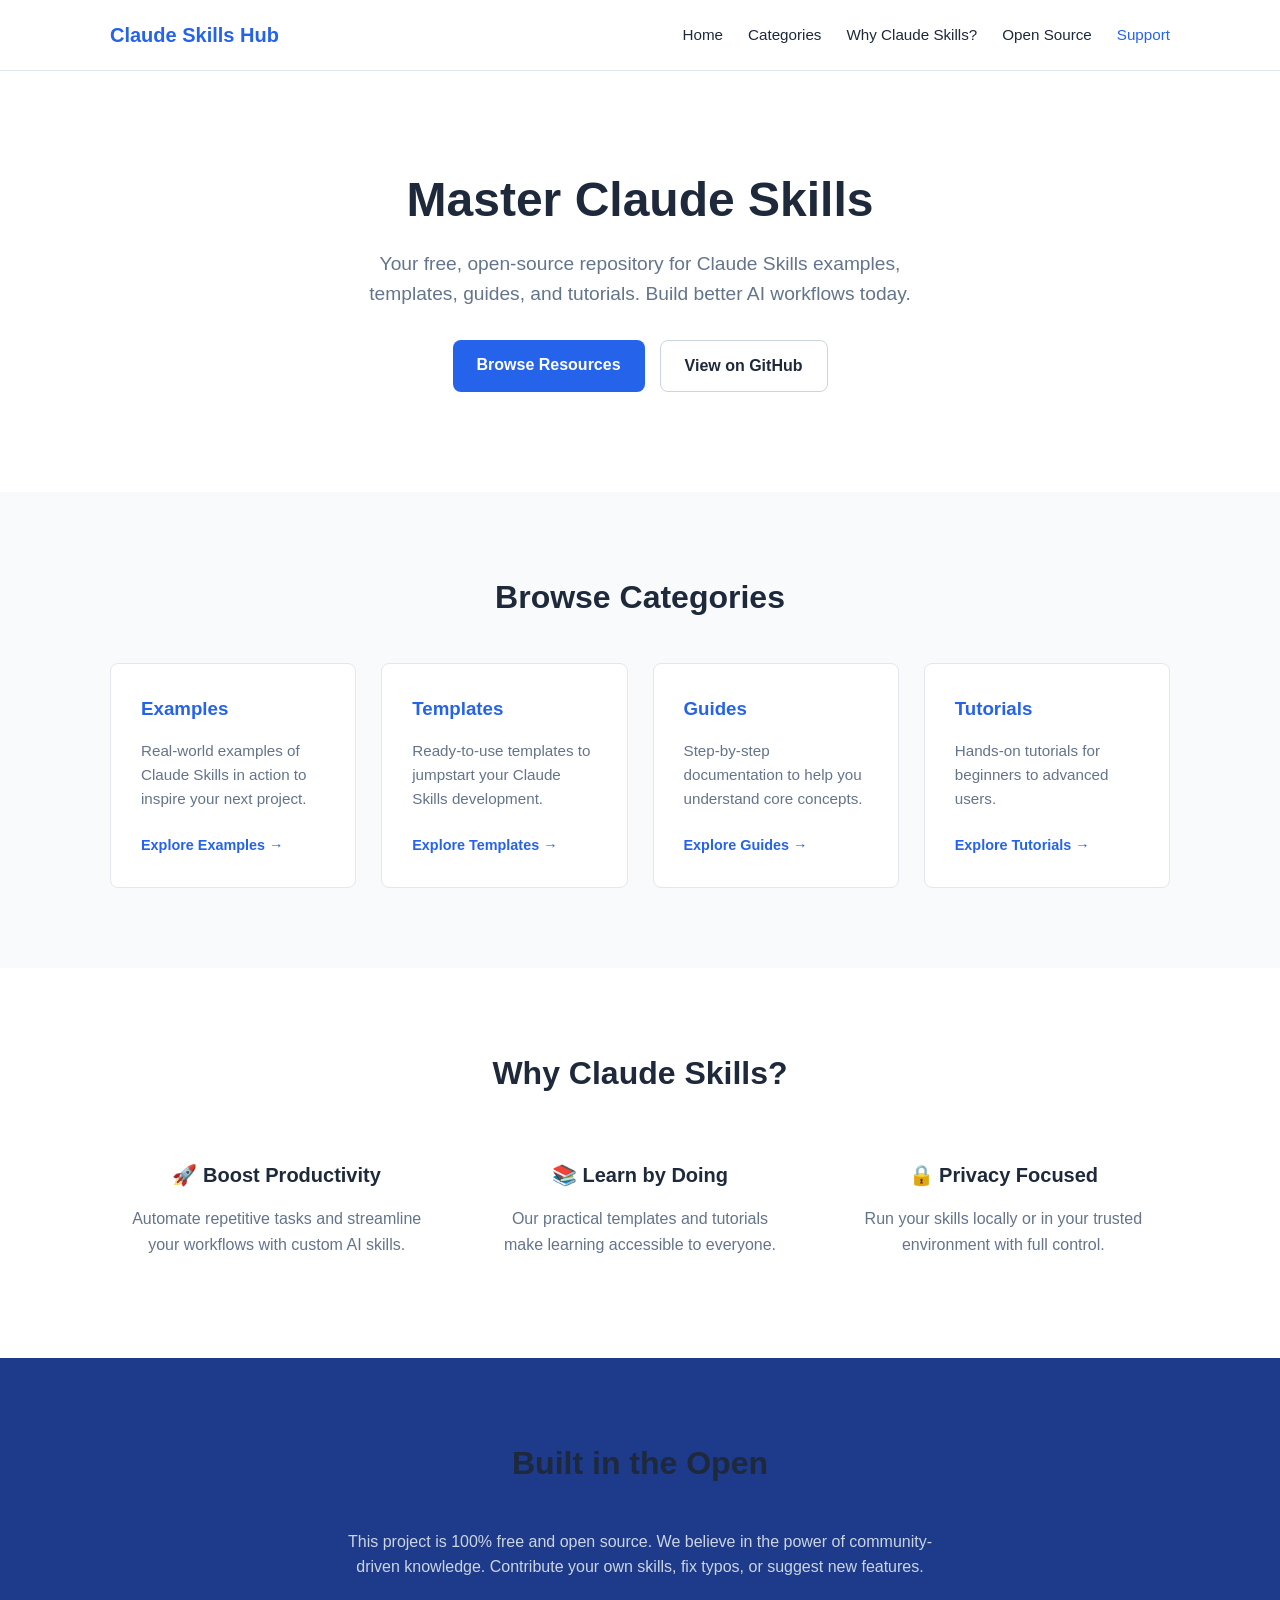
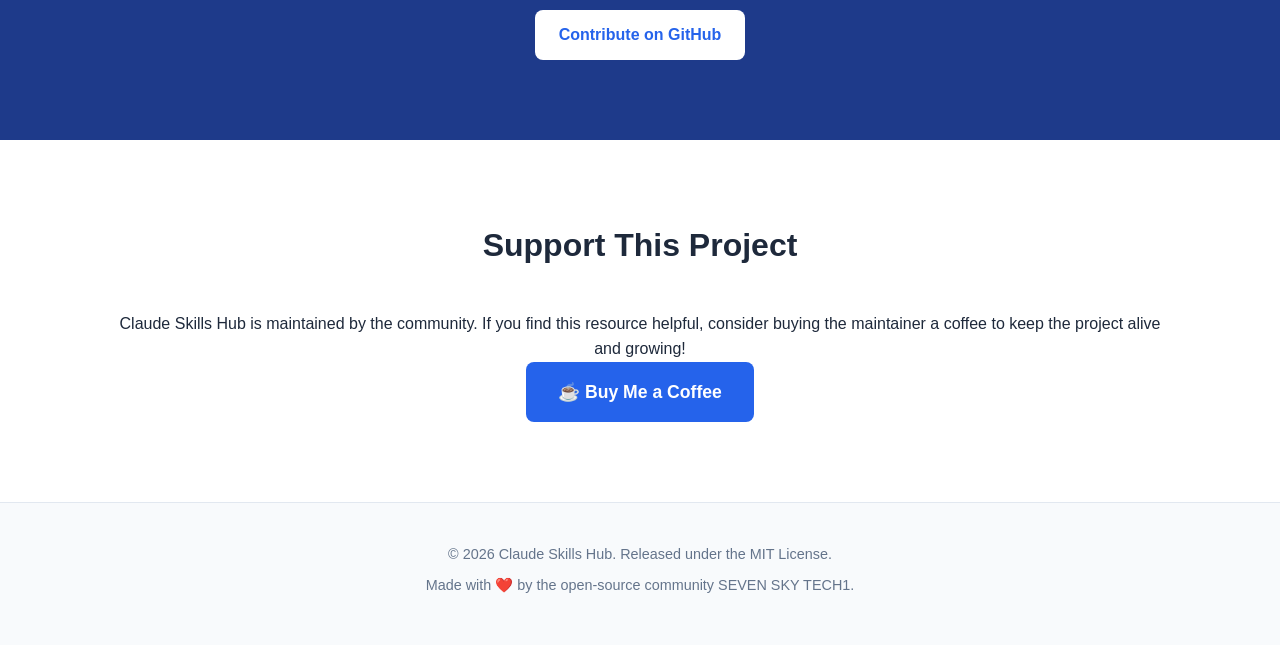
==== index.html @ 655a5cc4 "Update index.html" ====
<!DOCTYPE html>
<html lang="en">
<head>
    <meta charset="UTF-8">
    <meta name="viewport" content="width=device-width, initial-scale=1.0">
    <meta name="description" content="Claude Skills Hub - A free, open-source collection of Claude Skills examples, templates, guides, and tutorials.">
    <meta name="keywords" content="Claude Skills, AI, prompts, templates, guides, tutorials, open source">
    <title>Claude Skills Hub</title>
    <link rel="stylesheet" href="style.css">
</head>
<body>

    <!-- 1. Header & 2. Navigation -->
    <header class="site-header">
        <div class="container header-container">
            <a href="/" class="logo">Claude Skills Hub</a>
            <nav class="main-nav">
                <ul>
                    <li><a href="#hero">Home</a></li>
                    <li><a href="#categories">Categories</a></li>
                    <li><a href="#why">Why Claude Skills?</a></li>
                    <li><a href="#opensource">Open Source</a></li>
                    <li><a href="#support" class="nav-highlight">Support</a></li>
                </ul>
            </nav>
        </div>
    </header>

    <main>
        <!-- 3. Hero Section -->
        <section id="hero" class="hero-section">
            <div class="container">
                <h1>Master Claude Skills</h1>
                <p>Your free, open-source repository for Claude Skills examples, templates, guides, and tutorials. Build better AI workflows today.</p>
                <div class="hero-buttons">
                    <a href="#categories" class="btn btn-primary">Browse Resources</a>
                    <a href="https://github.com/your-username/claude-skills-hub" target="_blank" rel="noopener noreferrer" class="btn btn-secondary">View on GitHub</a>
                </div>
            </div>
        </section>

        <!-- 4. Browse Categories -->
        <section id="categories" class="section-padding bg-light">
            <div class="container">
                <h2 class="section-title">Browse Categories</h2>
                <div class="grid-4">
                    <div class="card">
                        <h3>Examples</h3>
                        <p>Real-world examples of Claude Skills in action to inspire your next project.</p>
                        <a href="#" class="text-link">Explore Examples &rarr;</a>
                    </div>
                    <div class="card">
                        <h3>Templates</h3>
                        <p>Ready-to-use templates to jumpstart your Claude Skills development.</p>
                        <a href="#" class="text-link">Explore Templates &rarr;</a>
                    </div>
                    <div class="card">
                        <h3>Guides</h3>
                        <p>Step-by-step documentation to help you understand core concepts.</p>
                        <a href="#" class="text-link">Explore Guides &rarr;</a>
                    </div>
                    <div class="card">
                        <h3>Tutorials</h3>
                        <p>Hands-on tutorials for beginners to advanced users.</p>
                        <a href="#" class="text-link">Explore Tutorials &rarr;</a>
                    </div>
                </div>
            </div>
        </section>

        <!-- 5. Why Claude Skills? -->
        <section id="why" class="section-padding">
            <div class="container">
                <h2 class="section-title">Why Claude Skills?</h2>
                <div class="grid-3">
                    <div class="feature">
                        <h3>🚀 Boost Productivity</h3>
                        <p>Automate repetitive tasks and streamline your workflows with custom AI skills.</p>
                    </div>
                    <div class="feature">
                        <h3>📚 Learn by Doing</h3>
                        <p>Our practical templates and tutorials make learning accessible to everyone.</p>
                    </div>
                    <div class="feature">
                        <h3>🔒 Privacy Focused</h3>
                        <p>Run your skills locally or in your trusted environment with full control.</p>
                    </div>
                </div>
            </div>
        </section>

        <!-- 6. Open Source -->
        <section id="opensource" class="section-padding bg-blue">
            <div class="container text-center">
                <h2 class="section-title text-white">Built in the Open</h2>
                <p class="text-white-muted">This project is 100% free and open source. We believe in the power of community-driven knowledge. Contribute your own skills, fix typos, or suggest new features.</p>
                <a href="https://github.com/your-username/claude-skills-hub" target="_blank" rel="noopener noreferrer" class="btn btn-white">Contribute on GitHub</a>
            </div>
        </section>

        <!-- 7. Support this Project -->
        <section id="support" class="section-padding">
            <div class="container text-center">
                <h2 class="section-title">Support This Project</h2>
                <p>Claude Skills Hub is maintained by the community. If you find this resource helpful, consider buying the maintainer a coffee to keep the project alive and growing!</p>
                <a href="https://sevensky.gumroad.com/coffee" target="_blank" rel="noopener noreferrer" class="btn btn-primary btn-large">☕ Buy Me a Coffee</a>
            </div>
        </section>
    </main>

    <!-- 8. Footer -->
    <footer class="site-footer">
        <div class="container">
            <p>&copy; 2026 Claude Skills Hub. Released under the MIT License.</p>
            <p>Made with ❤️ by the open-source community SEVEN SKY TECH1.</p>
        </div>
    </footer>

</body>
</html>
---- style.css ----
/* =========================================
   1. CSS Variables & Reset
   ========================================= */
:root {
    --color-primary: #2563eb;       /* Blue accent */
    --color-primary-dark: #1d4ed8;  /* Darker blue for hover */
    --color-bg: #ffffff;            /* White background */
    --color-bg-light: #f8fafc;      /* Light gray background */
    --color-bg-blue: #1e3a8a;       /* Dark blue for contrast sections */
    --color-text: #1e293b;          /* Dark text for readability */
    --color-text-muted: #64748b;    /* Muted text */
    --color-white: #ffffff;
    --font-stack: -apple-system, BlinkMacSystemFont, "Segoe UI", Roboto, Helvetica, Arial, sans-serif;
    --max-width: 1100px;
    --border-radius: 8px;
}

* {
    margin: 0;
    padding: 0;
    box-sizing: border-box;
}

body {
    font-family: var(--font-stack);
    color: var(--color-text);
    background-color: var(--color-bg);
    line-height: 1.6;
}

/* =========================================
   2. Utility Classes
   ========================================= */
.container {
    max-width: var(--max-width);
    margin: 0 auto;
    padding: 0 20px;
}

.section-padding {
    padding: 80px 0;
}

.bg-light {
    background-color: var(--color-bg-light);
}

.bg-blue {
    background-color: var(--color-bg-blue);
}

.text-center {
    text-align: center;
}

.text-white {
    color: var(--color-white);
}

.text-white-muted {
    color: #cbd5e1;
    max-width: 600px;
    margin: 0 auto 30px auto;
}

.section-title {
    font-size: 2rem;
    margin-bottom: 40px;
    text-align: center;
    color: var(--color-text);
}

/* =========================================
   3. Header & Navigation
   ========================================= */
.site-header {
    background-color: var(--color-bg);
    border-bottom: 1px solid #e2e8f0;
    position: sticky;
    top: 0;
    z-index: 100;
}

.header-container {
    display: flex;
    justify-content: space-between;
    align-items: center;
    height: 70px;
}

.logo {
    font-size: 1.25rem;
    font-weight: 700;
    color: var(--color-primary);
    text-decoration: none;
}

.main-nav ul {
    list-style: none;
    display: flex;
    gap: 25px;
}

.main-nav a {
    text-decoration: none;
    color: var(--color-text);
    font-weight: 500;
    font-size: 0.95rem;
    transition: color 0.2s ease;
}

.main-nav a:hover {
    color: var(--color-primary);
}

.nav-highlight {
    color: var(--color-primary) !important;
}

/* =========================================
   4. Hero Section
   ========================================= */
.hero-section {
    padding: 100px 0;
    text-align: center;
}

.hero-section h1 {
    font-size: 3rem;
    margin-bottom: 20px;
    line-height: 1.2;
}

.hero-section p {
    font-size: 1.2rem;
    color: var(--color-text-muted);
    max-width: 600px;
    margin: 0 auto 30px auto;
}

.hero-buttons {
    display: flex;
    gap: 15px;
    justify-content: center;
}

/* =========================================
   5. Buttons
   ========================================= */
.btn {
    display: inline-block;
    padding: 12px 24px;
    border-radius: var(--border-radius);
    text-decoration: none;
    font-weight: 600;
    transition: background-color 0.2s ease, transform 0.1s ease;
}

.btn:hover {
    transform: translateY(-2px);
}

.btn-primary {
    background-color: var(--color-primary);
    color: var(--color-white);
}

.btn-primary:hover {
    background-color: var(--color-primary-dark);
}

.btn-secondary {
    background-color: transparent;
    color: var(--color-text);
    border: 1px solid #cbd5e1;
}

.btn-secondary:hover {
    background-color: var(--color-bg-light);
}

.btn-white {
    background-color: var(--color-white);
    color: var(--color-primary);
}

.btn-white:hover {
    background-color: #f1f5f9;
}

.btn-large {
    padding: 16px 32px;
    font-size: 1.1rem;
}

/* =========================================
   6. Grids & Cards
   ========================================= */
.grid-4 {
    display: grid;
    grid-template-columns: repeat(4, 1fr);
    gap: 25px;
}

.grid-3 {
    display: grid;
    grid-template-columns: repeat(3, 1fr);
    gap: 30px;
}

.card {
    background: var(--color-bg);
    padding: 30px;
    border-radius: var(--border-radius);
    border: 1px solid #e2e8f0;
    transition: box-shadow 0.2s ease;
}

.card:hover {
    box-shadow: 0 10px 25px rgba(0, 0, 0, 0.05);
}

.card h3 {
    margin-bottom: 15px;
    color: var(--color-primary);
}

.card p {
    color: var(--color-text-muted);
    margin-bottom: 20px;
    font-size: 0.95rem;
}

.text-link {
    color: var(--color-primary);
    text-decoration: none;
    font-weight: 600;
    font-size: 0.9rem;
}

.text-link:hover {
    text-decoration: underline;
}

.feature {
    text-align: center;
    padding: 20px;
}

.feature h3 {
    margin-bottom: 15px;
    font-size: 1.25rem;
}

.feature p {
    color: var(--color-text-muted);
}

/* =========================================
   7. Footer
   ========================================= */
.site-footer {
    background-color: var(--color-bg-light);
    border-top: 1px solid #e2e8f0;
    padding: 40px 0;
    text-align: center;
    color: var(--color-text-muted);
    font-size: 0.9rem;
}

.site-footer p {
    margin-bottom: 8px;
}

/* =========================================
   8. Mobile Responsiveness
   ========================================= */
@media (max-width: 768px) {
    .header-container {
        flex-direction: column;
        height: auto;
        padding: 15px 20px;
        gap: 15px;
    }

    .main-nav ul {
        gap: 15px;
        flex-wrap: wrap;
        justify-content: center;
    }

    .hero-section {
        padding: 60px 0;
    }

    .hero-section h1 {
        font-size: 2.2rem;
    }

    .hero-buttons {
        flex-direction: column;
        align-items: center;
    }

    .grid-4, .grid-3 {
        grid-template-columns: 1fr; /* Stack cards vertically on mobile */
    }

    .section-title {
        font-size: 1.75rem;
    }
}
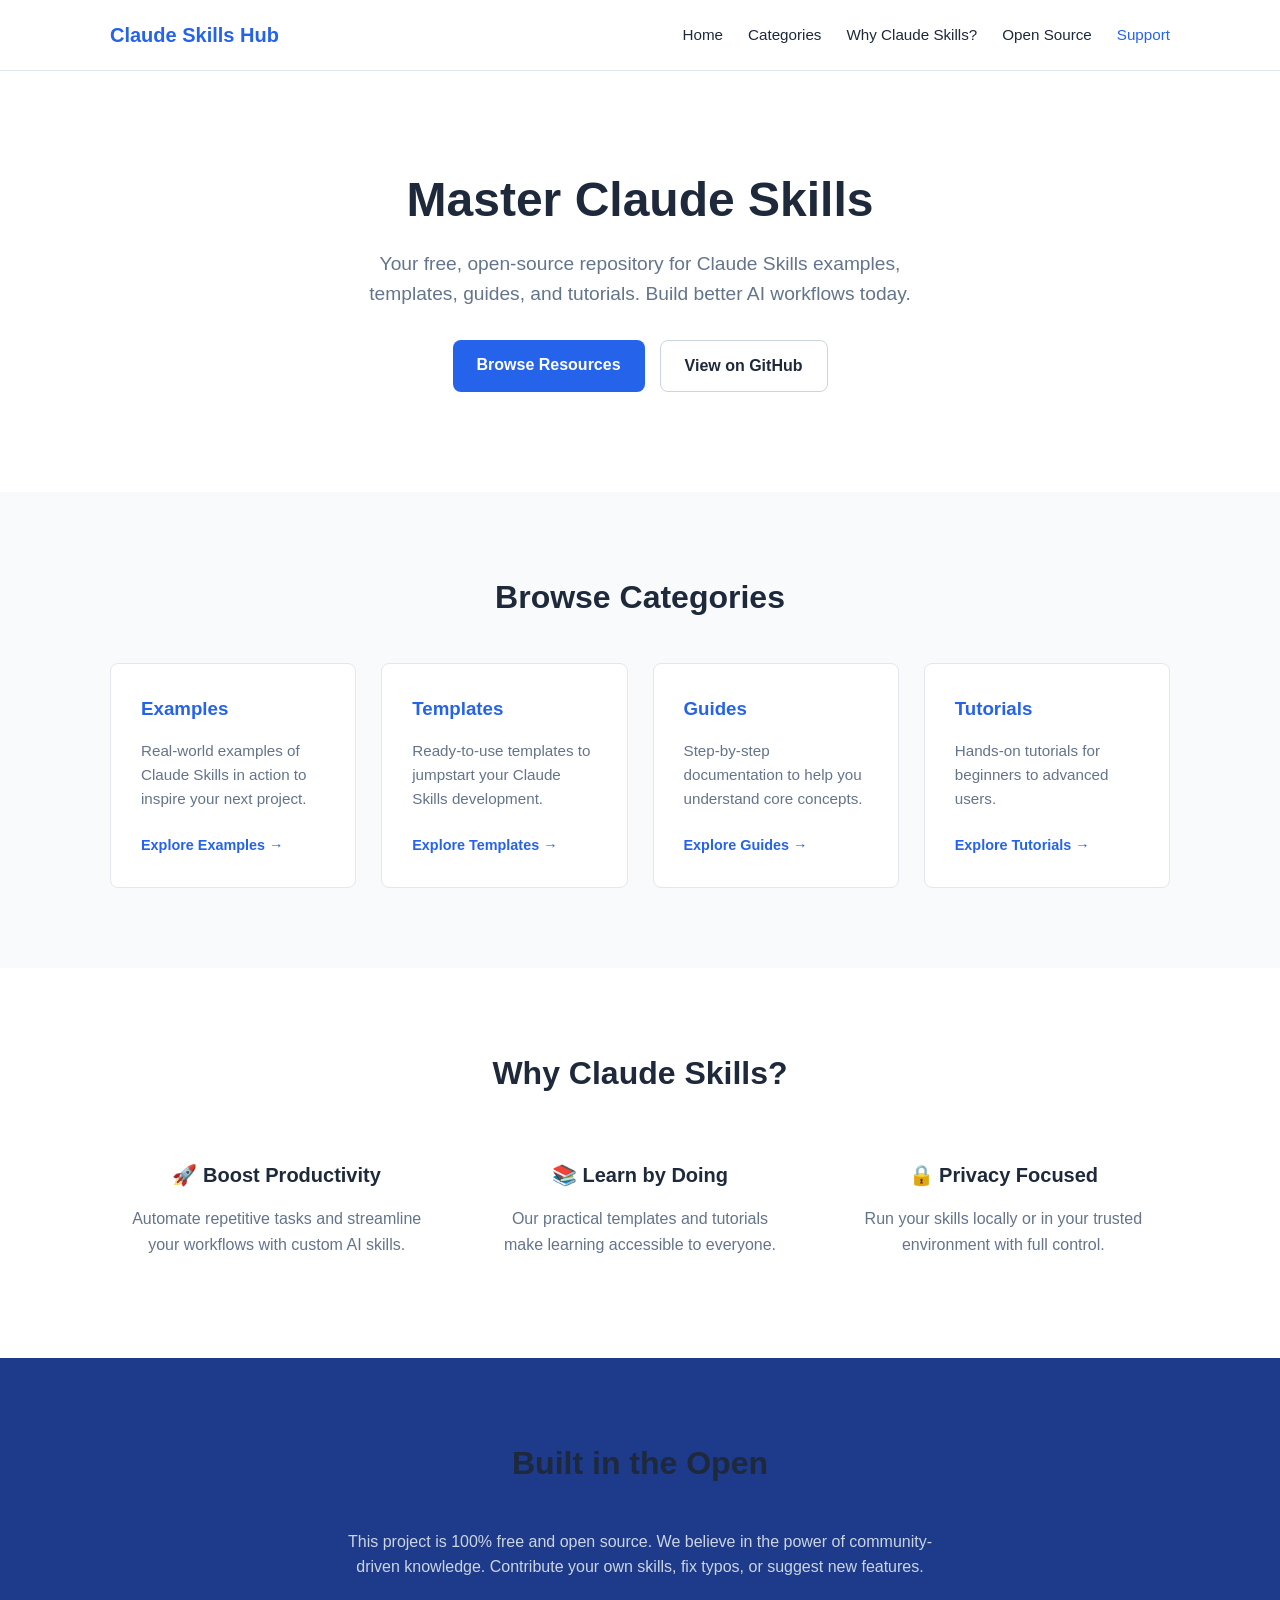
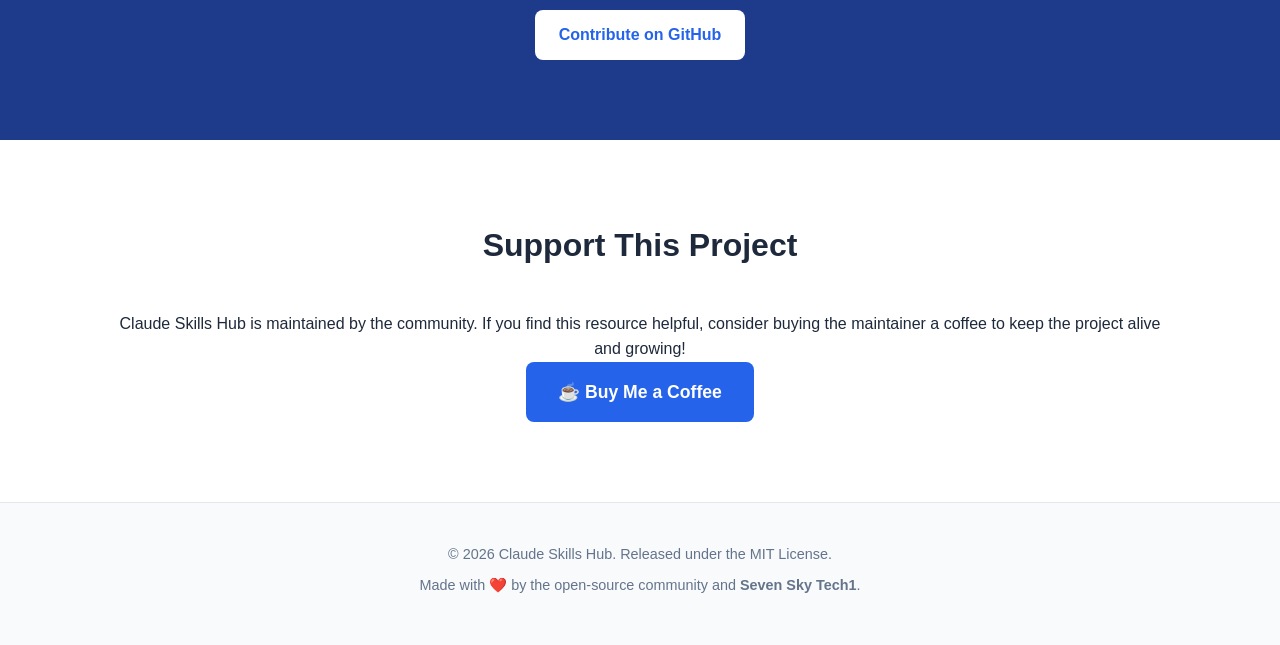
==== commit ffc17a46: "Update index.html" ====
--- a/index.html
+++ b/index.html
@@ -112,7 +112,7 @@
     <footer class="site-footer">
         <div class="container">
             <p>&copy; 2026 Claude Skills Hub. Released under the MIT License.</p>
-            <p>Made with ❤️ by the open-source community SEVEN SKY TECH1.</p>
+            <p>Made with ❤️ by the open-source community and <strong>Seven Sky Tech1</strong>.</p>
         </div>
     </footer>
 
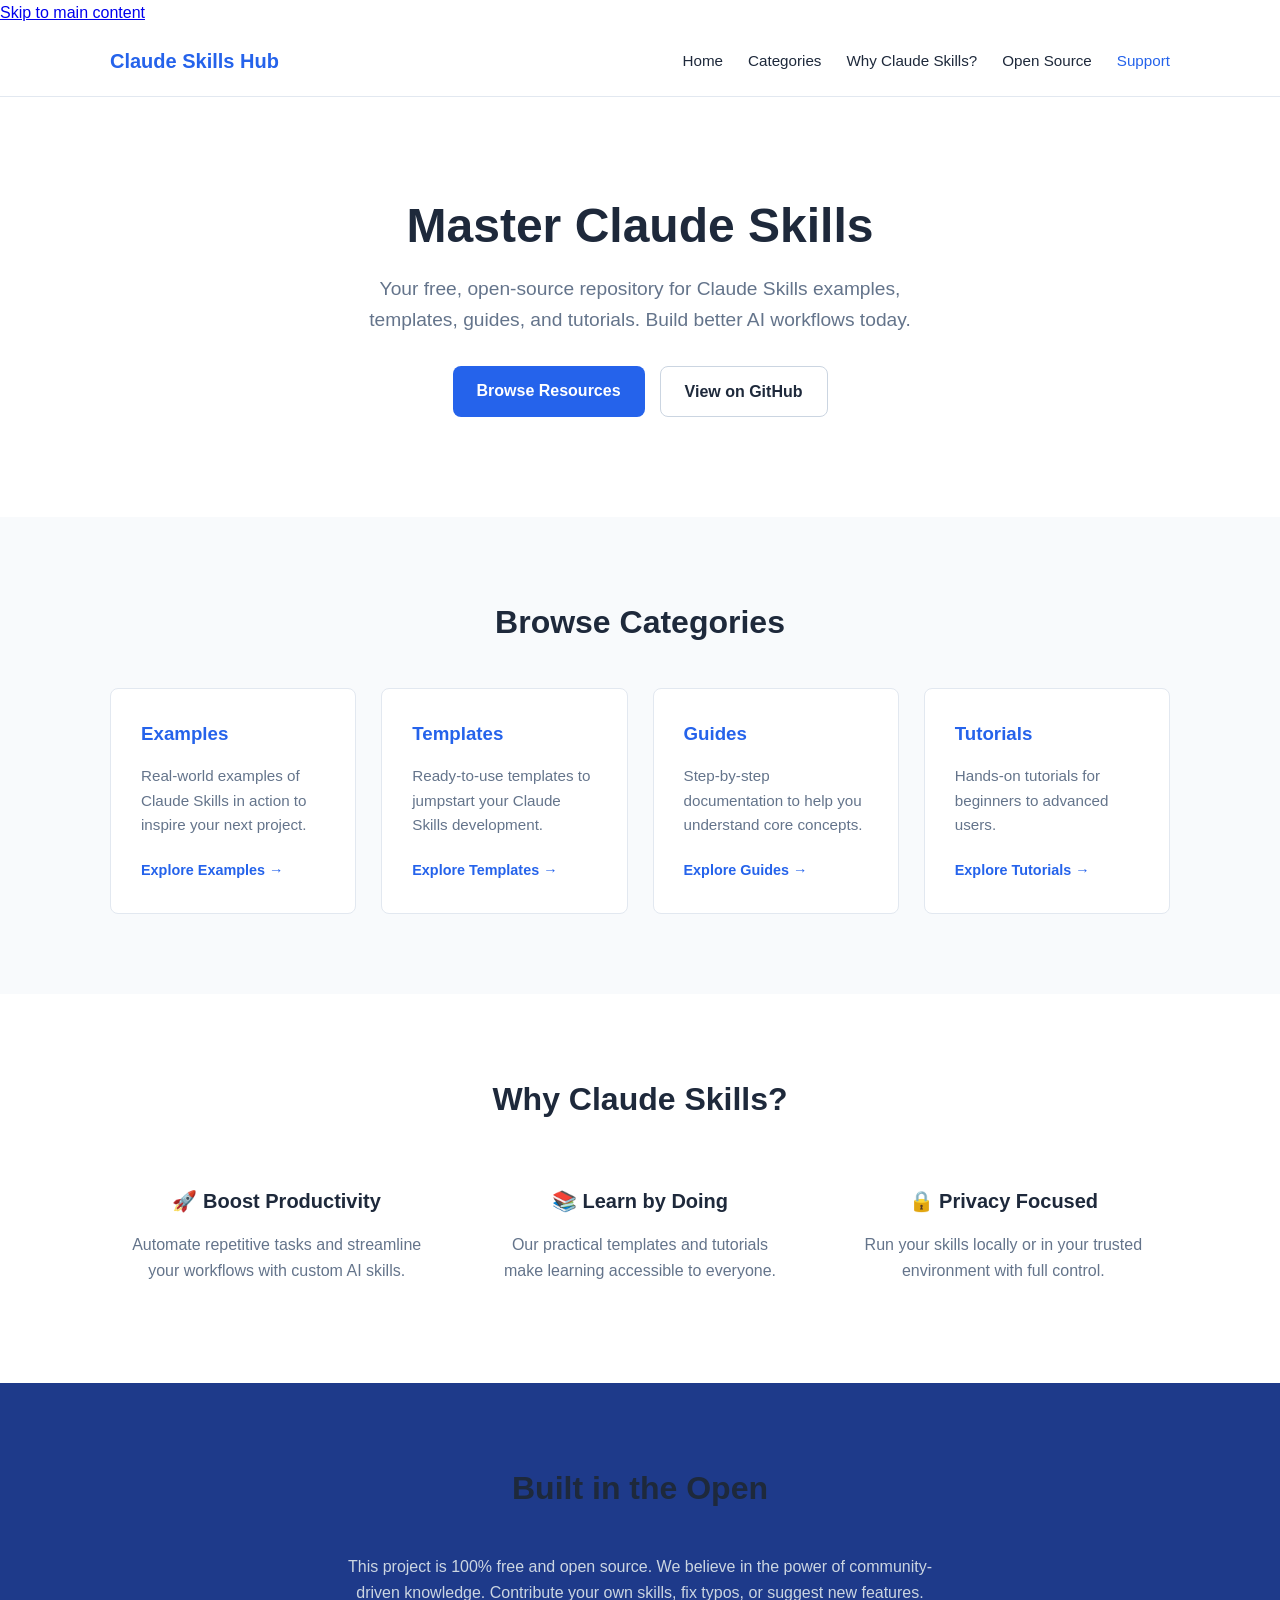
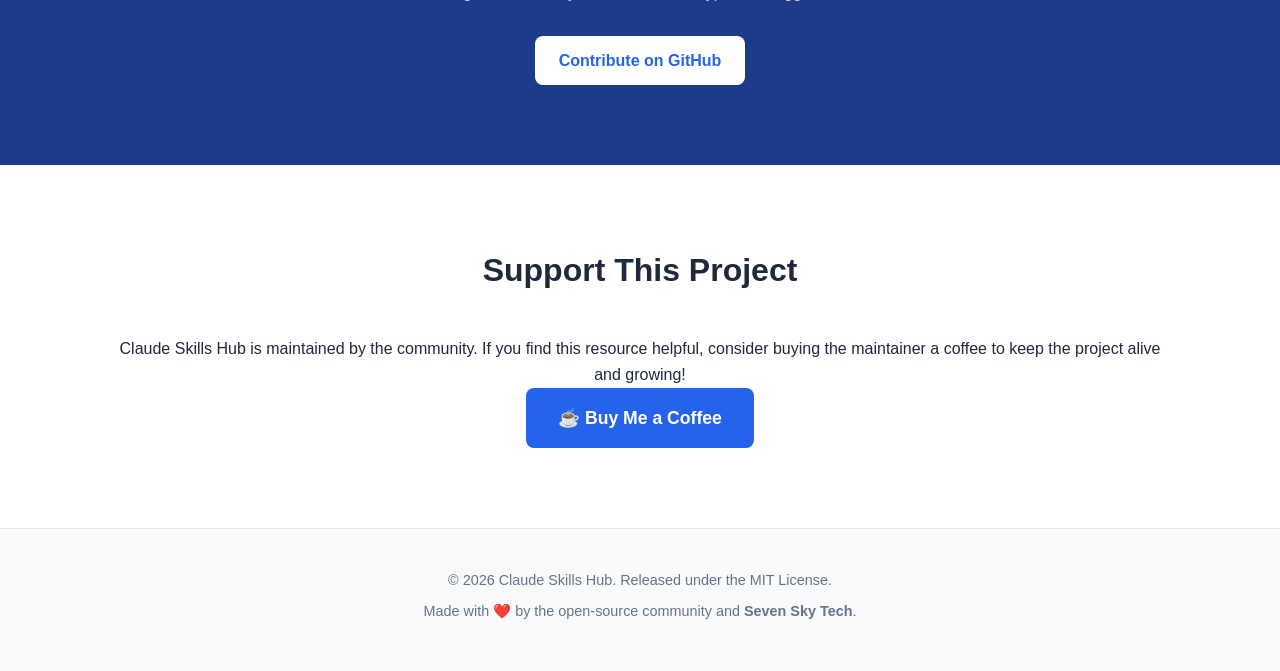
==== commit eb51a452: "Update SEO tags and improve accessibility" ====
--- a/index.html
+++ b/index.html
@@ -3,18 +3,29 @@
 <head>
     <meta charset="UTF-8">
     <meta name="viewport" content="width=device-width, initial-scale=1.0">
-    <meta name="description" content="Claude Skills Hub - A free, open-source collection of Claude Skills examples, templates, guides, and tutorials.">
-    <meta name="keywords" content="Claude Skills, AI, prompts, templates, guides, tutorials, open source">
-    <title>Claude Skills Hub</title>
+    
+    <!-- SEO & Social Sharing Tags -->
+    <title>Claude Skills Hub - Free AI Skills & Templates</title>
+    <meta name="description" content="Claude Skills Hub is a free, open-source collection of Claude Skills examples, templates, guides, and tutorials to build better AI workflows.">
+    <meta name="keywords" content="Claude Skills, AI prompts, AI templates, AI guides, open source, Seven Sky Tech">
+    
+    <!-- Open Graph (Makes links look good when shared on Twitter, LinkedIn, etc.) -->
+    <meta property="og:title" content="Claude Skills Hub">
+    <meta property="og:description" content="Your free, open-source repository for Claude Skills examples, templates, guides, and tutorials.">
+    <meta property="og:type" content="website">
+    
     <link rel="stylesheet" href="style.css">
 </head>
 <body>
+
+    <!-- Accessibility: Skip to main content link for keyboard users -->
+    <a href="#main-content" class="skip-link">Skip to main content</a>
 
     <!-- 1. Header & 2. Navigation -->
     <header class="site-header">
         <div class="container header-container">
             <a href="/" class="logo">Claude Skills Hub</a>
-            <nav class="main-nav">
+            <nav class="main-nav" aria-label="Main Navigation">
                 <ul>
                     <li><a href="#hero">Home</a></li>
                     <li><a href="#categories">Categories</a></li>
@@ -26,12 +37,13 @@
         </div>
     </header>
 
-    <main>
+    <!-- Added id="main-content" for the skip link -->
+    <main id="main-content">
         <!-- 3. Hero Section -->
         <section id="hero" class="hero-section">
             <div class="container">
                 <h1>Master Claude Skills</h1>
-                <p>Your free, open-source repository for Claude Skills examples, templates, guides, and tutorials. Build better AI workflows today.</p>
+                <p class="hero-text">Your free, open-source repository for Claude Skills examples, templates, guides, and tutorials. Build better AI workflows today.</p>
                 <div class="hero-buttons">
                     <a href="#categories" class="btn btn-primary">Browse Resources</a>
                     <a href="https://github.com/your-username/claude-skills-hub" target="_blank" rel="noopener noreferrer" class="btn btn-secondary">View on GitHub</a>
@@ -102,7 +114,7 @@
         <section id="support" class="section-padding">
             <div class="container text-center">
                 <h2 class="section-title">Support This Project</h2>
-                <p>Claude Skills Hub is maintained by the community. If you find this resource helpful, consider buying the maintainer a coffee to keep the project alive and growing!</p>
+                <p class="support-text">Claude Skills Hub is maintained by the community. If you find this resource helpful, consider buying the maintainer a coffee to keep the project alive and growing!</p>
                 <a href="https://sevensky.gumroad.com/coffee" target="_blank" rel="noopener noreferrer" class="btn btn-primary btn-large">☕ Buy Me a Coffee</a>
             </div>
         </section>
@@ -112,7 +124,7 @@
     <footer class="site-footer">
         <div class="container">
             <p>&copy; 2026 Claude Skills Hub. Released under the MIT License.</p>
-            <p>Made with ❤️ by the open-source community and <strong>Seven Sky Tech1</strong>.</p>
+            <p>Made with ❤️ by the open-source community and <strong>Seven Sky Tech</strong>.</p>
         </div>
     </footer>
 
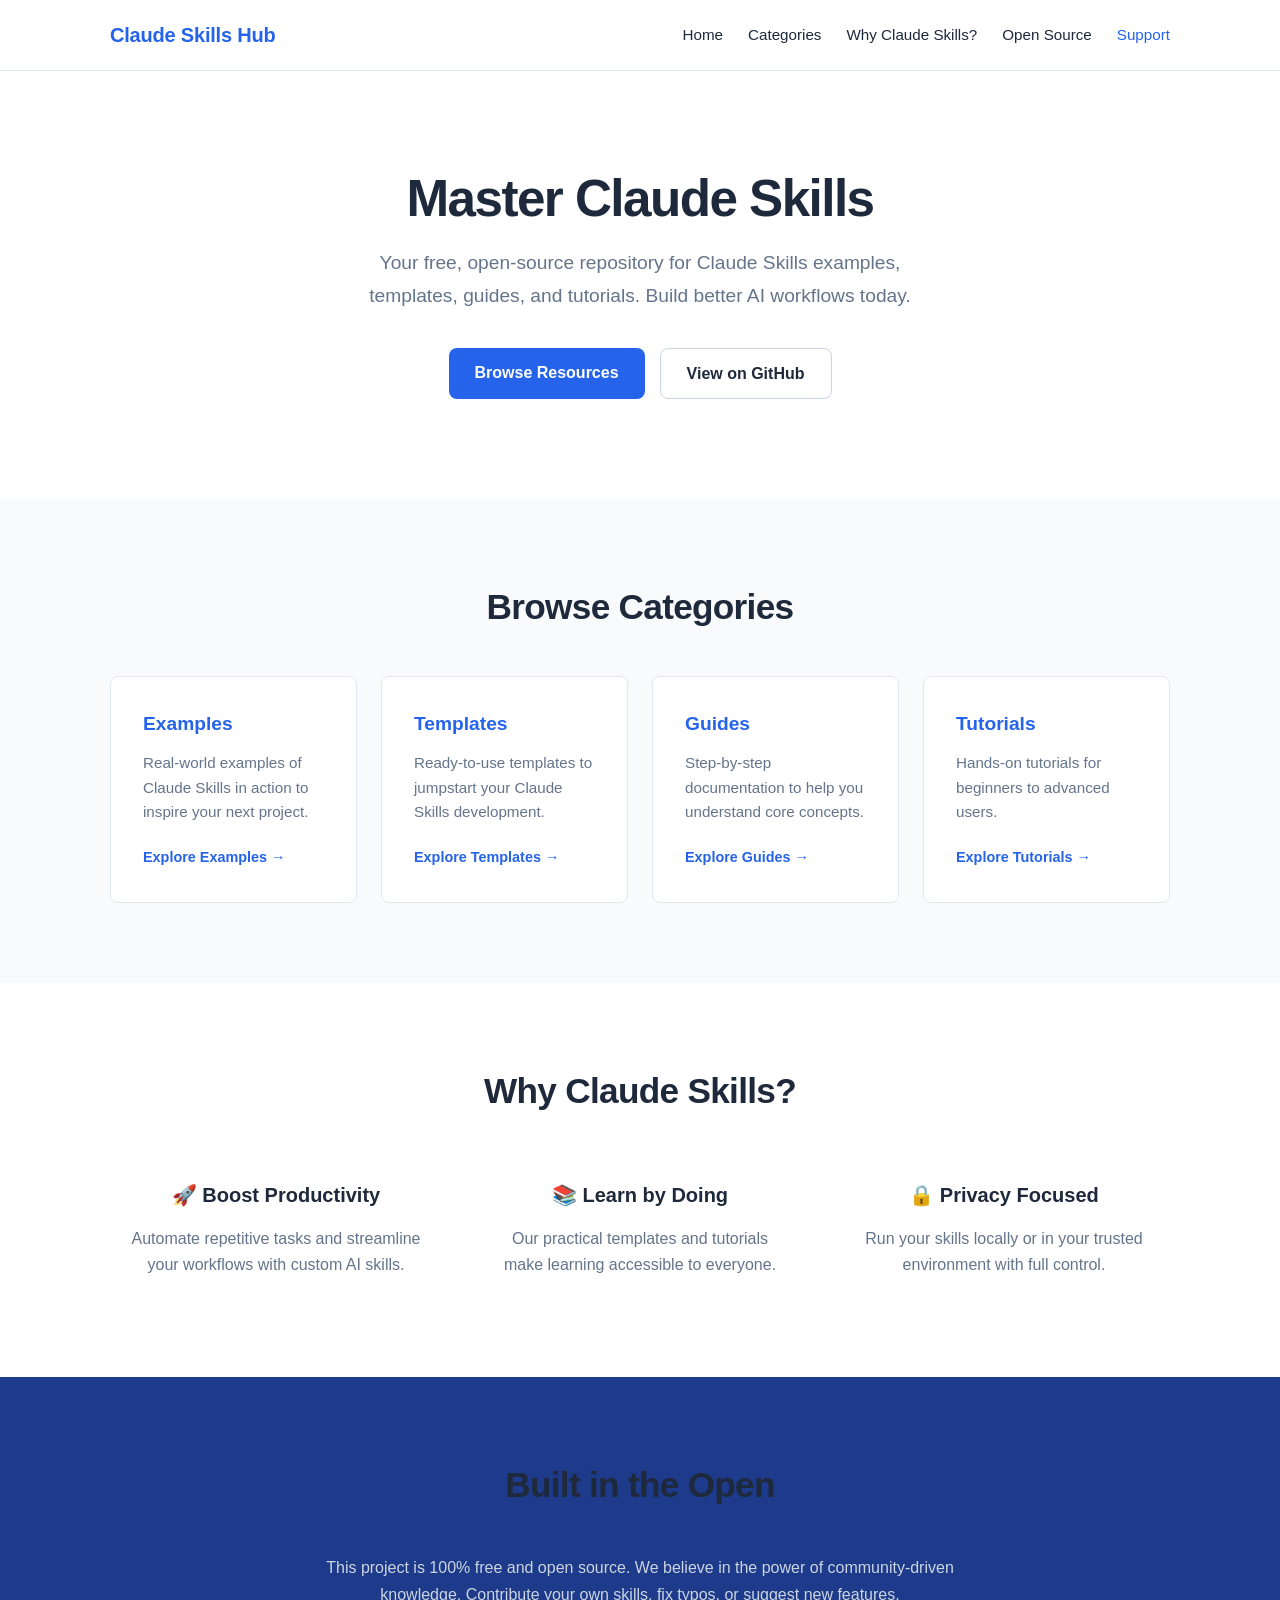
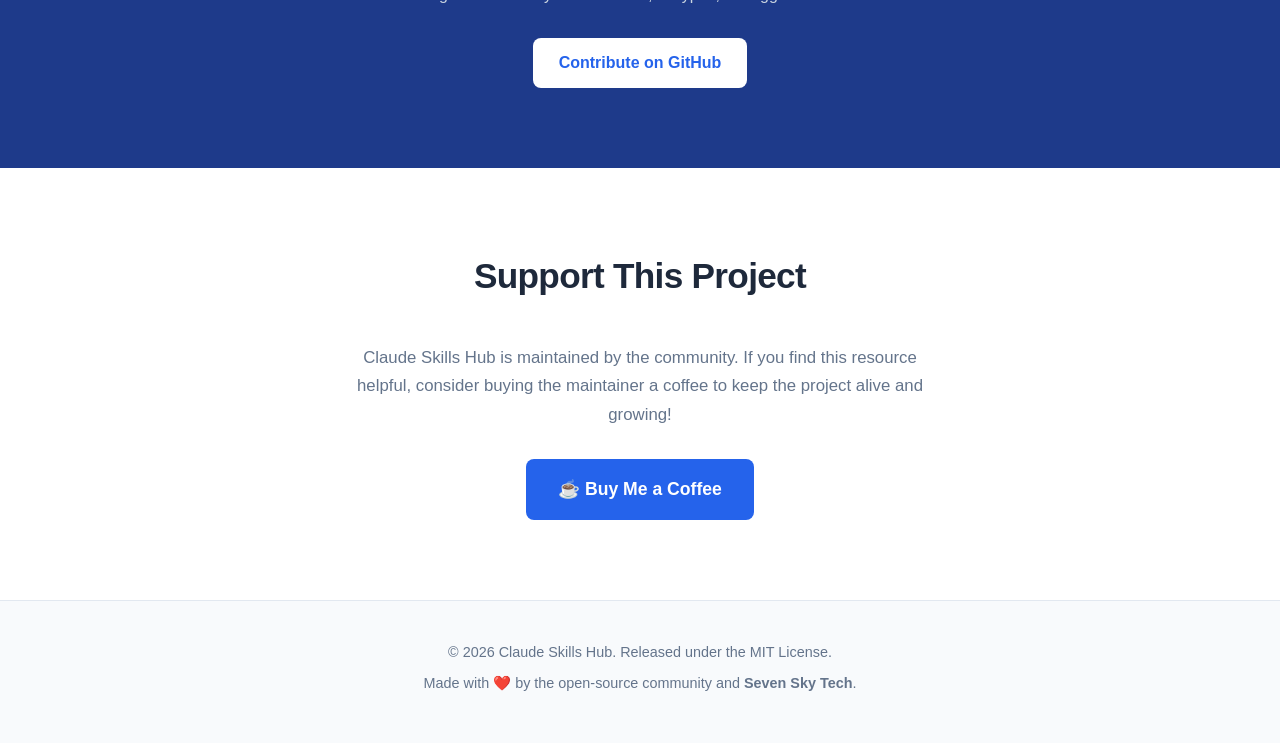
==== commit 065a2dc7: "Update index.html" ====
--- a/index.html
+++ b/index.html
@@ -56,11 +56,11 @@
             <div class="container">
                 <h2 class="section-title">Browse Categories</h2>
                 <div class="grid-4">
-                    <div class="card">
-                        <h3>Examples</h3>
-                        <p>Real-world examples of Claude Skills in action to inspire your next project.</p>
-                        <a href="#" class="text-link">Explore Examples &rarr;</a>
-                    </div>
+                       <div class="card">
+       <h3>Examples</h3>
+       <p>Real-world examples of Claude Skills in action to inspire your next project.</p>
+       <a href="claude-skills-examples.html" class="text-link">Explore Examples &rarr;</a>
+   </div>
                     <div class="card">
                         <h3>Templates</h3>
                         <p>Ready-to-use templates to jumpstart your Claude Skills development.</p>
--- a/style.css
+++ b/style.css
@@ -2,13 +2,13 @@
    1. CSS Variables & Reset
    ========================================= */
 :root {
-    --color-primary: #2563eb;       /* Blue accent */
-    --color-primary-dark: #1d4ed8;  /* Darker blue for hover */
-    --color-bg: #ffffff;            /* White background */
-    --color-bg-light: #f8fafc;      /* Light gray background */
-    --color-bg-blue: #1e3a8a;       /* Dark blue for contrast sections */
-    --color-text: #1e293b;          /* Dark text for readability */
-    --color-text-muted: #64748b;    /* Muted text */
+    --color-primary: #2563eb;
+    --color-primary-dark: #1d4ed8;
+    --color-bg: #ffffff;
+    --color-bg-light: #f8fafc;
+    --color-bg-blue: #1e3a8a;
+    --color-text: #1e293b;
+    --color-text-muted: #64748b;
     --color-white: #ffffff;
     --font-stack: -apple-system, BlinkMacSystemFont, "Segoe UI", Roboto, Helvetica, Arial, sans-serif;
     --max-width: 1100px;
@@ -26,10 +26,39 @@
     color: var(--color-text);
     background-color: var(--color-bg);
     line-height: 1.6;
-}
-
-/* =========================================
-   2. Utility Classes
+    -webkit-font-smoothing: antialiased; /* Makes text look smoother on Mac */
+}
+
+/* =========================================
+   2. Accessibility: Skip Link & Focus States
+   ========================================= */
+.skip-link {
+    position: absolute;
+    top: -50px;
+    left: 0;
+    background: var(--color-primary);
+    color: var(--color-white);
+    padding: 10px 15px;
+    z-index: 200;
+    font-weight: 600;
+    text-decoration: none;
+    transition: top 0.2s;
+}
+
+/* When the user tabs to the skip link, it slides into view */
+.skip-link:focus {
+    top: 0;
+}
+
+/* Clear visual outline when navigating with a keyboard */
+a:focus-visible, button:focus-visible {
+    outline: 3px solid var(--color-primary);
+    outline-offset: 3px;
+    border-radius: 4px;
+}
+
+/* =========================================
+   3. Utility Classes & Typography
    ========================================= */
 .container {
     max-width: var(--max-width);
@@ -41,37 +70,28 @@
     padding: 80px 0;
 }
 
-.bg-light {
-    background-color: var(--color-bg-light);
-}
-
-.bg-blue {
-    background-color: var(--color-bg-blue);
-}
-
-.text-center {
-    text-align: center;
-}
-
-.text-white {
-    color: var(--color-white);
-}
+.bg-light { background-color: var(--color-bg-light); }
+.bg-blue { background-color: var(--color-bg-blue); }
+.text-center { text-align: center; }
+.text-white { color: var(--color-white); }
 
 .text-white-muted {
     color: #cbd5e1;
-    max-width: 600px;
+    max-width: 650px;
     margin: 0 auto 30px auto;
+    line-height: 1.7; /* Better readability */
 }
 
 .section-title {
-    font-size: 2rem;
+    font-size: 2.2rem;
     margin-bottom: 40px;
     text-align: center;
     color: var(--color-text);
-}
-
-/* =========================================
-   3. Header & Navigation
+    letter-spacing: -0.02em; /* Modern documentation look */
+}
+
+/* =========================================
+   4. Header & Navigation
    ========================================= */
 .site-header {
     background-color: var(--color-bg);
@@ -93,6 +113,7 @@
     font-weight: 700;
     color: var(--color-primary);
     text-decoration: none;
+    letter-spacing: -0.01em;
 }
 
 .main-nav ul {
@@ -118,7 +139,7 @@
 }
 
 /* =========================================
-   4. Hero Section
+   5. Hero Section
    ========================================= */
 .hero-section {
     padding: 100px 0;
@@ -126,16 +147,18 @@
 }
 
 .hero-section h1 {
-    font-size: 3rem;
+    font-size: 3.2rem;
     margin-bottom: 20px;
-    line-height: 1.2;
-}
-
-.hero-section p {
+    line-height: 1.1;
+    letter-spacing: -0.03em;
+}
+
+.hero-text {
     font-size: 1.2rem;
     color: var(--color-text-muted);
     max-width: 600px;
-    margin: 0 auto 30px auto;
+    margin: 0 auto 35px auto;
+    line-height: 1.7;
 }
 
 .hero-buttons {
@@ -145,11 +168,11 @@
 }
 
 /* =========================================
-   5. Buttons
+   6. Buttons
    ========================================= */
 .btn {
     display: inline-block;
-    padding: 12px 24px;
+    padding: 12px 26px;
     border-radius: var(--border-radius);
     text-decoration: none;
     font-weight: 600;
@@ -160,33 +183,18 @@
     transform: translateY(-2px);
 }
 
-.btn-primary {
-    background-color: var(--color-primary);
-    color: var(--color-white);
-}
-
-.btn-primary:hover {
-    background-color: var(--color-primary-dark);
-}
+.btn-primary { background-color: var(--color-primary); color: var(--color-white); }
+.btn-primary:hover { background-color: var(--color-primary-dark); }
 
 .btn-secondary {
     background-color: transparent;
     color: var(--color-text);
     border: 1px solid #cbd5e1;
 }
-
-.btn-secondary:hover {
-    background-color: var(--color-bg-light);
-}
-
-.btn-white {
-    background-color: var(--color-white);
-    color: var(--color-primary);
-}
-
-.btn-white:hover {
-    background-color: #f1f5f9;
-}
+.btn-secondary:hover { background-color: var(--color-bg-light); }
+
+.btn-white { background-color: var(--color-white); color: var(--color-primary); }
+.btn-white:hover { background-color: #f1f5f9; }
 
 .btn-large {
     padding: 16px 32px;
@@ -194,41 +202,44 @@
 }
 
 /* =========================================
-   6. Grids & Cards
+   7. Grids & Cards (Spacing Improvements)
    ========================================= */
 .grid-4 {
     display: grid;
     grid-template-columns: repeat(4, 1fr);
-    gap: 25px;
+    gap: 24px;
 }
 
 .grid-3 {
     display: grid;
     grid-template-columns: repeat(3, 1fr);
-    gap: 30px;
+    gap: 32px;
 }
 
 .card {
     background: var(--color-bg);
-    padding: 30px;
+    padding: 32px; /* Increased padding for breathing room */
     border-radius: var(--border-radius);
     border: 1px solid #e2e8f0;
-    transition: box-shadow 0.2s ease;
+    transition: box-shadow 0.2s ease, transform 0.2s ease;
 }
 
 .card:hover {
     box-shadow: 0 10px 25px rgba(0, 0, 0, 0.05);
+    transform: translateY(-4px);
 }
 
 .card h3 {
-    margin-bottom: 15px;
+    margin-bottom: 12px;
     color: var(--color-primary);
+    font-size: 1.2rem;
 }
 
 .card p {
     color: var(--color-text-muted);
     margin-bottom: 20px;
     font-size: 0.95rem;
+    line-height: 1.6;
 }
 
 .text-link {
@@ -254,10 +265,21 @@
 
 .feature p {
     color: var(--color-text-muted);
-}
-
-/* =========================================
-   7. Footer
+    max-width: 300px;
+    margin: 0 auto;
+    line-height: 1.6;
+}
+
+.support-text {
+    max-width: 600px;
+    margin: 0 auto 30px auto;
+    color: var(--color-text-muted);
+    font-size: 1.05rem;
+    line-height: 1.7;
+}
+
+/* =========================================
+   8. Footer
    ========================================= */
 .site-footer {
     background-color: var(--color-bg-light);
@@ -273,7 +295,7 @@
 }
 
 /* =========================================
-   8. Mobile Responsiveness
+   9. Mobile Responsiveness & Touch Targets
    ========================================= */
 @media (max-width: 768px) {
     .header-container {
@@ -284,29 +306,51 @@
     }
 
     .main-nav ul {
-        gap: 15px;
+        gap: 10px;
         flex-wrap: wrap;
         justify-content: center;
     }
 
+    /* Accessibility: Make links larger for finger tapping */
+    .main-nav a {
+        padding: 8px 6px; 
+        font-size: 0.9rem;
+    }
+
     .hero-section {
         padding: 60px 0;
     }
 
     .hero-section h1 {
         font-size: 2.2rem;
+    }
+
+    .hero-text {
+        font-size: 1.05rem;
     }
 
     .hero-buttons {
         flex-direction: column;
         align-items: center;
     }
+    
+    .hero-buttons .btn {
+        width: 100%;
+        max-width: 280px;
+        text-align: center;
+    }
 
     .grid-4, .grid-3 {
-        grid-template-columns: 1fr; /* Stack cards vertically on mobile */
+        grid-template-columns: 1fr;
+        gap: 20px;
     }
 
     .section-title {
         font-size: 1.75rem;
-    }
-}
+        margin-bottom: 30px;
+    }
+    
+    .section-padding {
+        padding: 60px 0; /* Slightly less padding on mobile */
+    }
+}
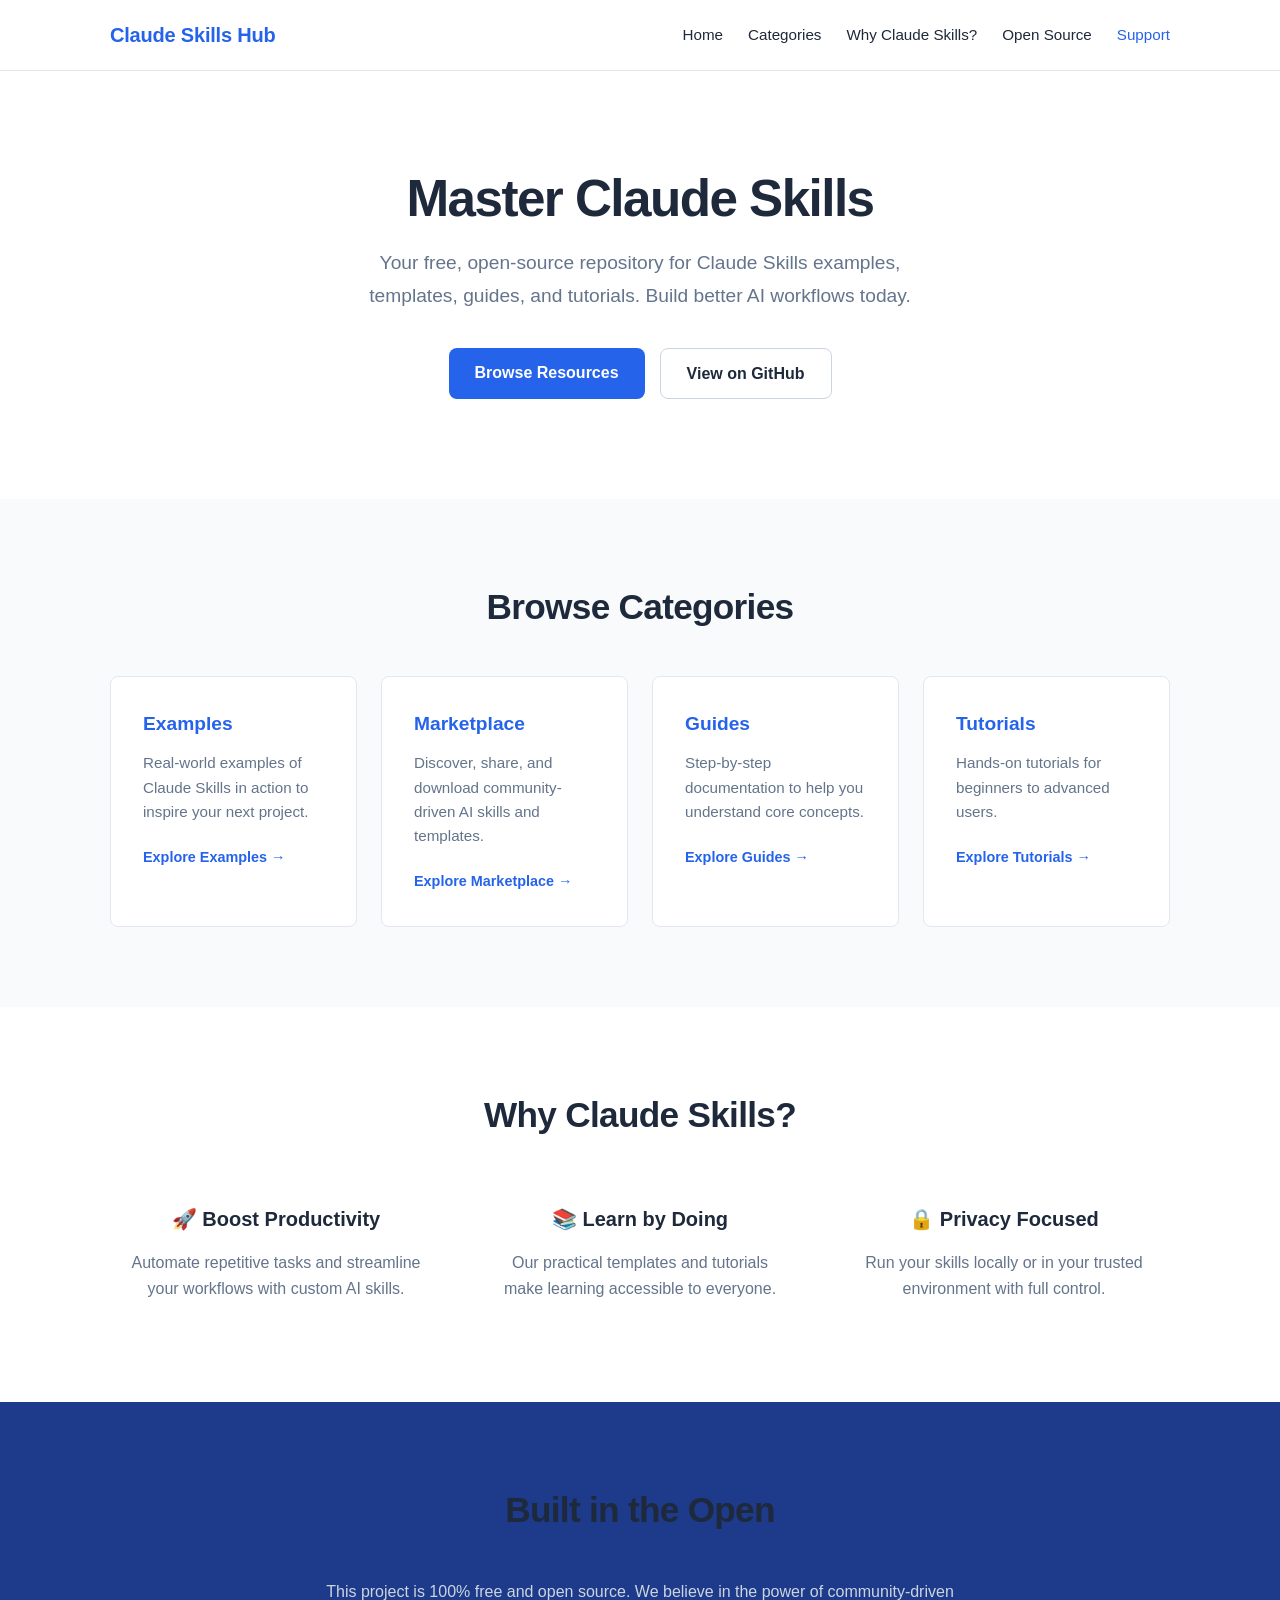
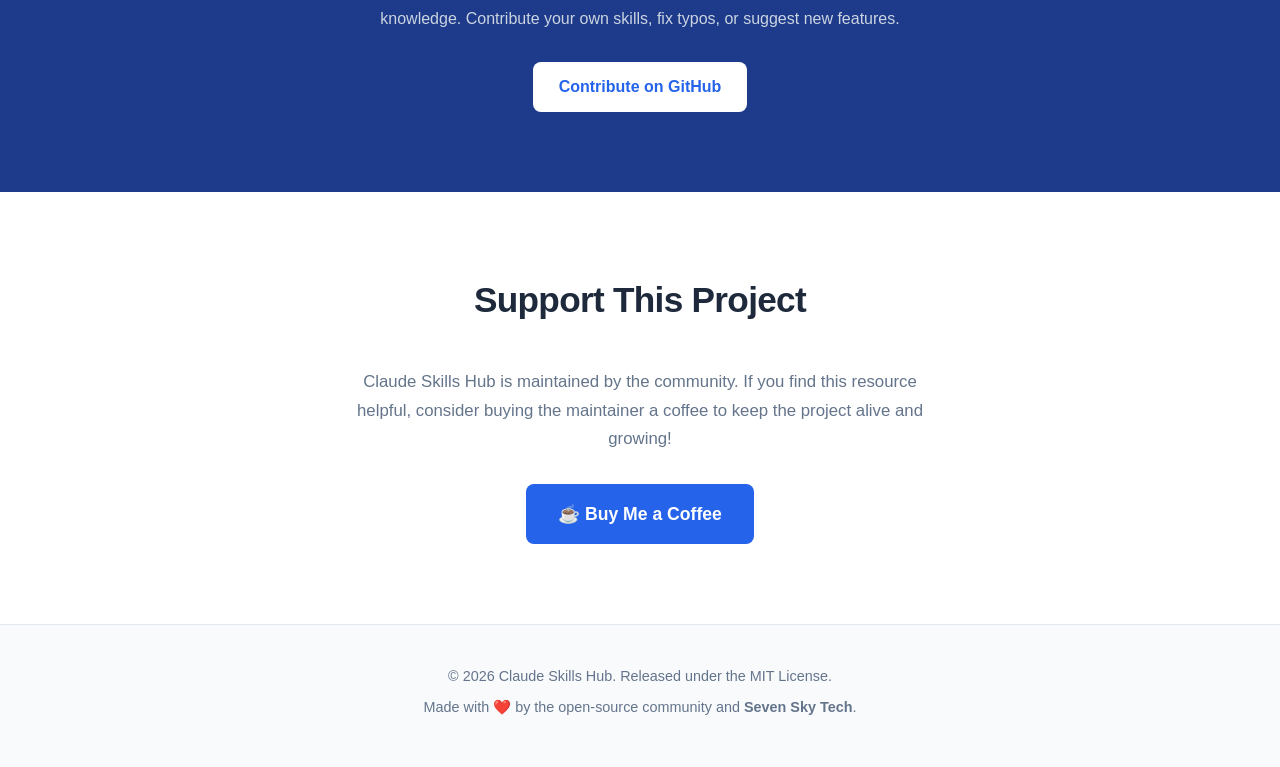
==== commit 1098b137: "Update index.html" ====
--- a/index.html
+++ b/index.html
@@ -54,17 +54,16 @@
         <!-- 4. Browse Categories -->
         <section id="categories" class="section-padding bg-light">
             <div class="container">
-                <h2 class="section-title">Browse Categories</h2>
-                <div class="grid-4">
-                       <div class="card">
-       <h3>Examples</h3>
-       <p>Real-world examples of Claude Skills in action to inspire your next project.</p>
-       <a href="claude-skills-examples.html" class="text-link">Explore Examples &rarr;</a>
-   </div>
+                <h2 class="section-title">Browse Categories</h2>                <div class="grid-4">
                     <div class="card">
-                        <h3>Templates</h3>
-                        <p>Ready-to-use templates to jumpstart your Claude Skills development.</p>
-                        <a href="#" class="text-link">Explore Templates &rarr;</a>
+                        <h3>Examples</h3>
+                        <p>Real-world examples of Claude Skills in action to inspire your next project.</p>
+                        <a href="claude-skills-examples.html" class="text-link">Explore Examples &rarr;</a>
+                    </div>
+                    <div class="card">
+                        <h3>Marketplace</h3>
+                        <p>Discover, share, and download community-driven AI skills and templates.</p>
+                        <a href="claude-skills-marketplace.html" class="text-link">Explore Marketplace &rarr;</a>
                     </div>
                     <div class="card">
                         <h3>Guides</h3>
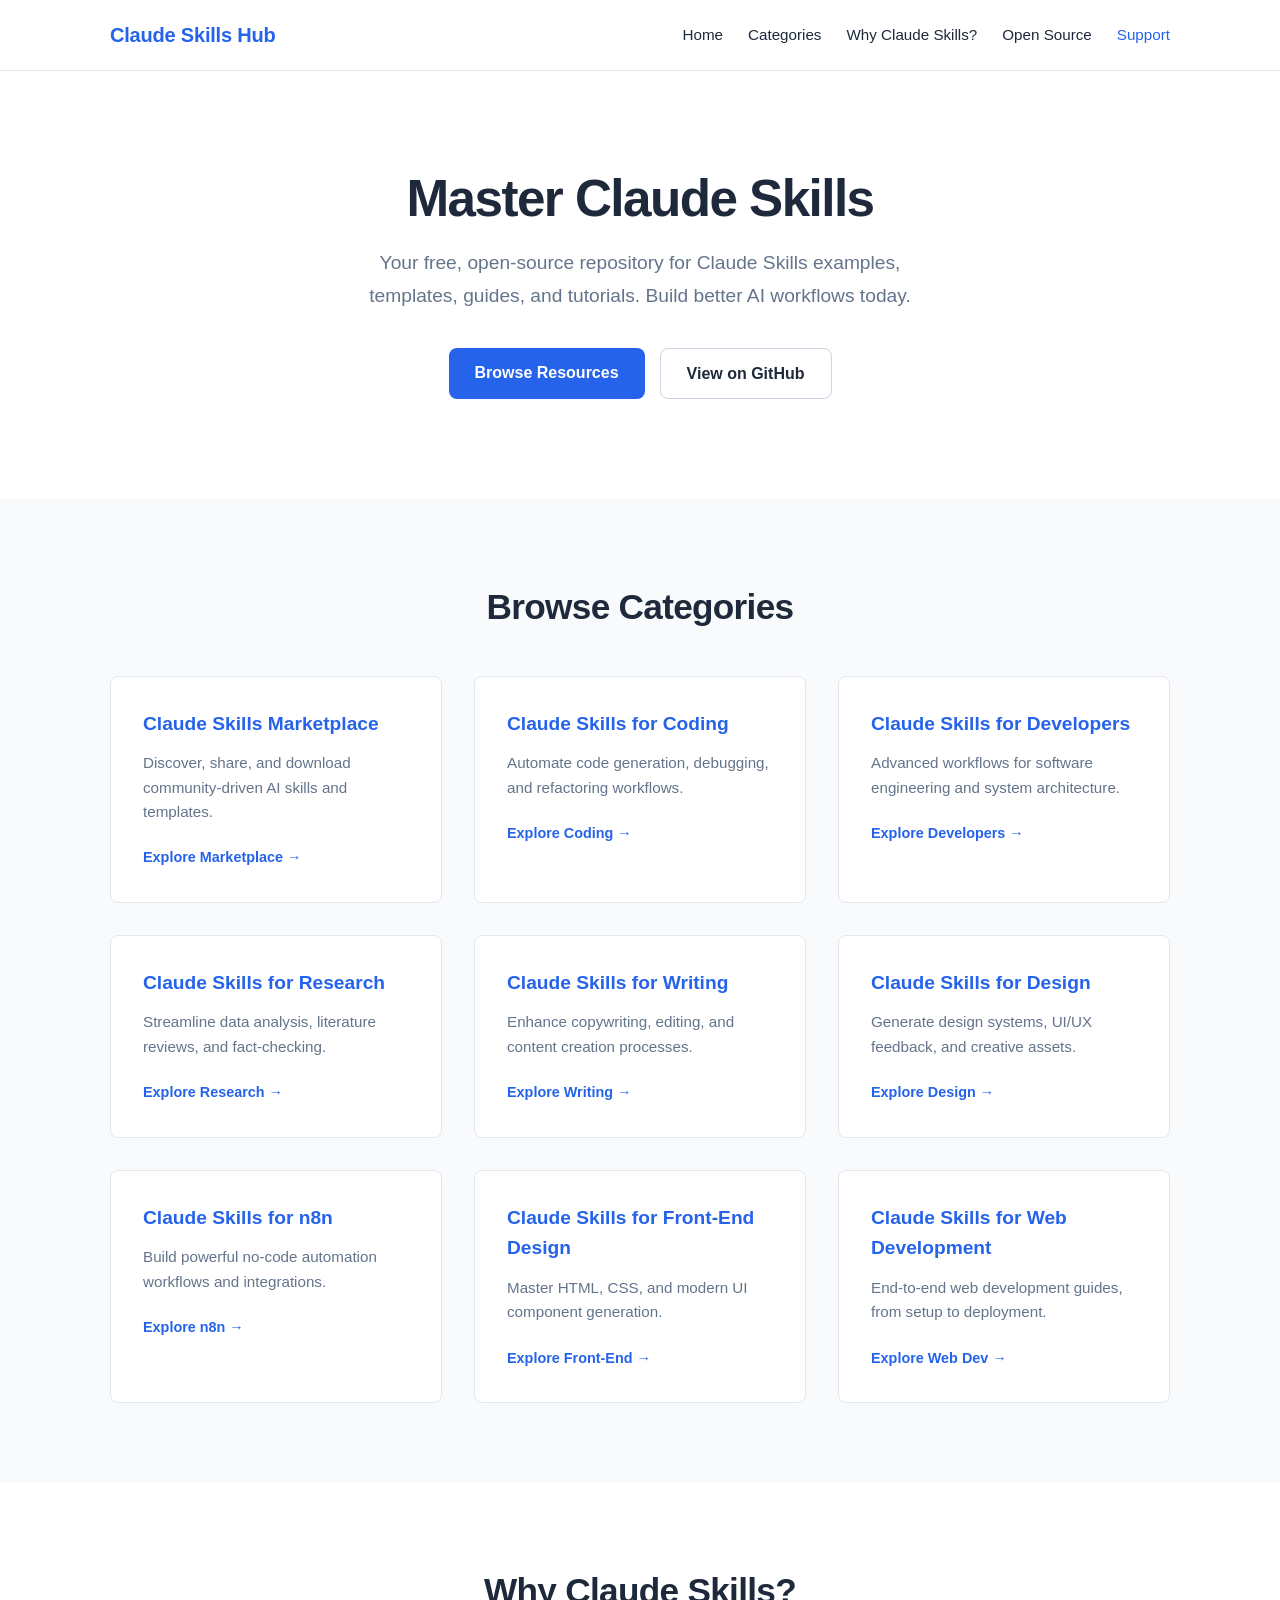
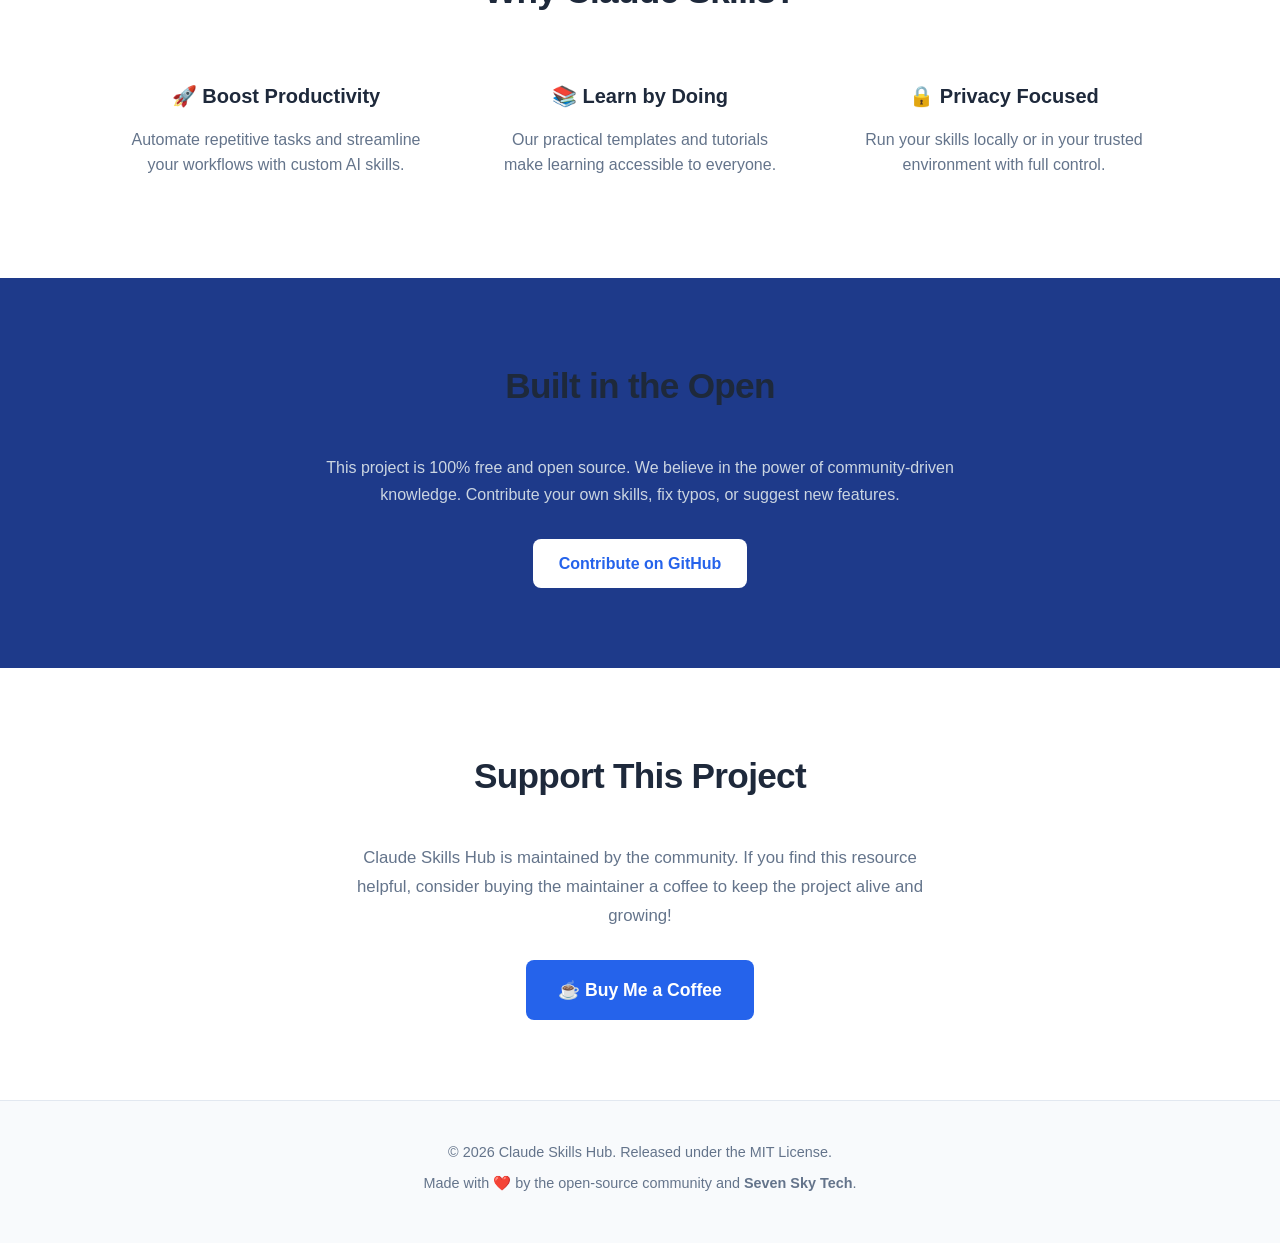
==== commit 311550ce: "Update index.html" ====
--- a/index.html
+++ b/index.html
@@ -51,34 +51,59 @@
             </div>
         </section>
 
-        <!-- 4. Browse Categories -->
+                <!-- 4. Browse Categories -->
         <section id="categories" class="section-padding bg-light">
             <div class="container">
-                <h2 class="section-title">Browse Categories</h2>                <div class="grid-4">
-                    <div class="card">
-                        <h3>Examples</h3>
-                        <p>Real-world examples of Claude Skills in action to inspire your next project.</p>
-                        <a href="claude-skills-examples.html" class="text-link">Explore Examples &rarr;</a>
-                    </div>
-                    <div class="card">
-                        <h3>Marketplace</h3>
+                <h2 class="section-title">Browse Categories</h2>
+                <div class="grid-3">
+                    <div class="card card-blue">
+                        <h3>Claude Skills Marketplace</h3>
                         <p>Discover, share, and download community-driven AI skills and templates.</p>
                         <a href="claude-skills-marketplace.html" class="text-link">Explore Marketplace &rarr;</a>
                     </div>
-                    <div class="card">
-                        <h3>Guides</h3>
-                        <p>Step-by-step documentation to help you understand core concepts.</p>
-                        <a href="#" class="text-link">Explore Guides &rarr;</a>
+                    <div class="card card-blue">
+                        <h3>Claude Skills for Coding</h3>
+                        <p>Automate code generation, debugging, and refactoring workflows.</p>
+                        <a href="claude-skills-for-coding.html" class="text-link">Explore Coding &rarr;</a>
                     </div>
-                    <div class="card">
-                        <h3>Tutorials</h3>
-                        <p>Hands-on tutorials for beginners to advanced users.</p>
-                        <a href="#" class="text-link">Explore Tutorials &rarr;</a>
+                    <div class="card card-blue">
+                        <h3>Claude Skills for Developers</h3>
+                        <p>Advanced workflows for software engineering and system architecture.</p>
+                        <a href="claude-skills-for-developers.html" class="text-link">Explore Developers &rarr;</a>
+                    </div>
+                    <div class="card card-blue">
+                        <h3>Claude Skills for Research</h3>
+                        <p>Streamline data analysis, literature reviews, and fact-checking.</p>
+                        <a href="claude-skills-for-research.html" class="text-link">Explore Research &rarr;</a>
+                    </div>
+                    <div class="card card-blue">
+                        <h3>Claude Skills for Writing</h3>
+                        <p>Enhance copywriting, editing, and content creation processes.</p>
+                        <a href="claude-skills-for-writing.html" class="text-link">Explore Writing &rarr;</a>
+                    </div>
+                    <div class="card card-blue">
+                        <h3>Claude Skills for Design</h3>
+                        <p>Generate design systems, UI/UX feedback, and creative assets.</p>
+                        <a href="claude-skills-for-design.html" class="text-link">Explore Design &rarr;</a>
+                    </div>
+                    <div class="card card-blue">
+                        <h3>Claude Skills for n8n</h3>
+                        <p>Build powerful no-code automation workflows and integrations.</p>
+                        <a href="claude-skills-for-n8n.html" class="text-link">Explore n8n &rarr;</a>
+                    </div>
+                    <div class="card card-blue">
+                        <h3>Claude Skills for Front-End Design</h3>
+                        <p>Master HTML, CSS, and modern UI component generation.</p>
+                        <a href="claude-skills-for-front-end-design.html" class="text-link">Explore Front-End &rarr;</a>
+                    </div>
+                    <div class="card card-blue">
+                        <h3>Claude Skills for Web Development</h3>
+                        <p>End-to-end web development guides, from setup to deployment.</p>
+                        <a href="claude-skills-for-web-development.html" class="text-link">Explore Web Dev &rarr;</a>
                     </div>
                 </div>
             </div>
         </section>
-
         <!-- 5. Why Claude Skills? -->
         <section id="why" class="section-padding">
             <div class="container">
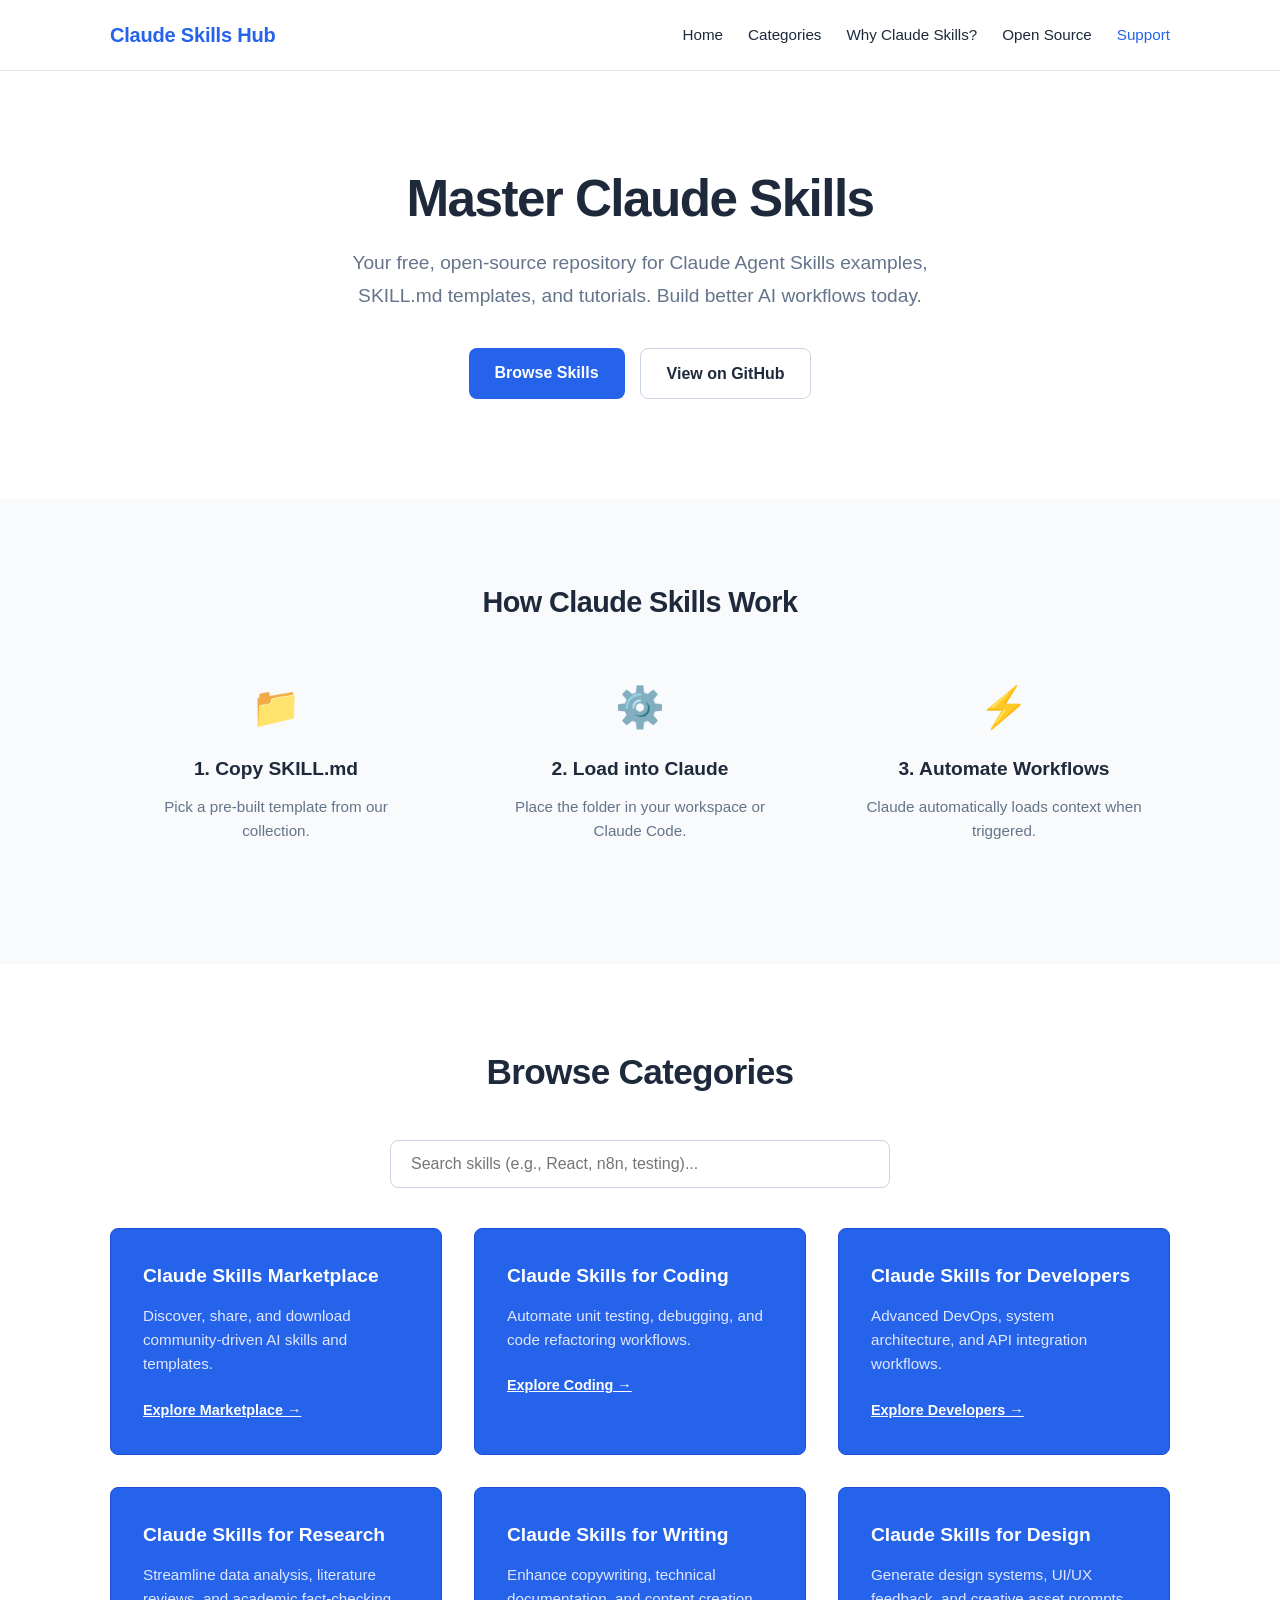
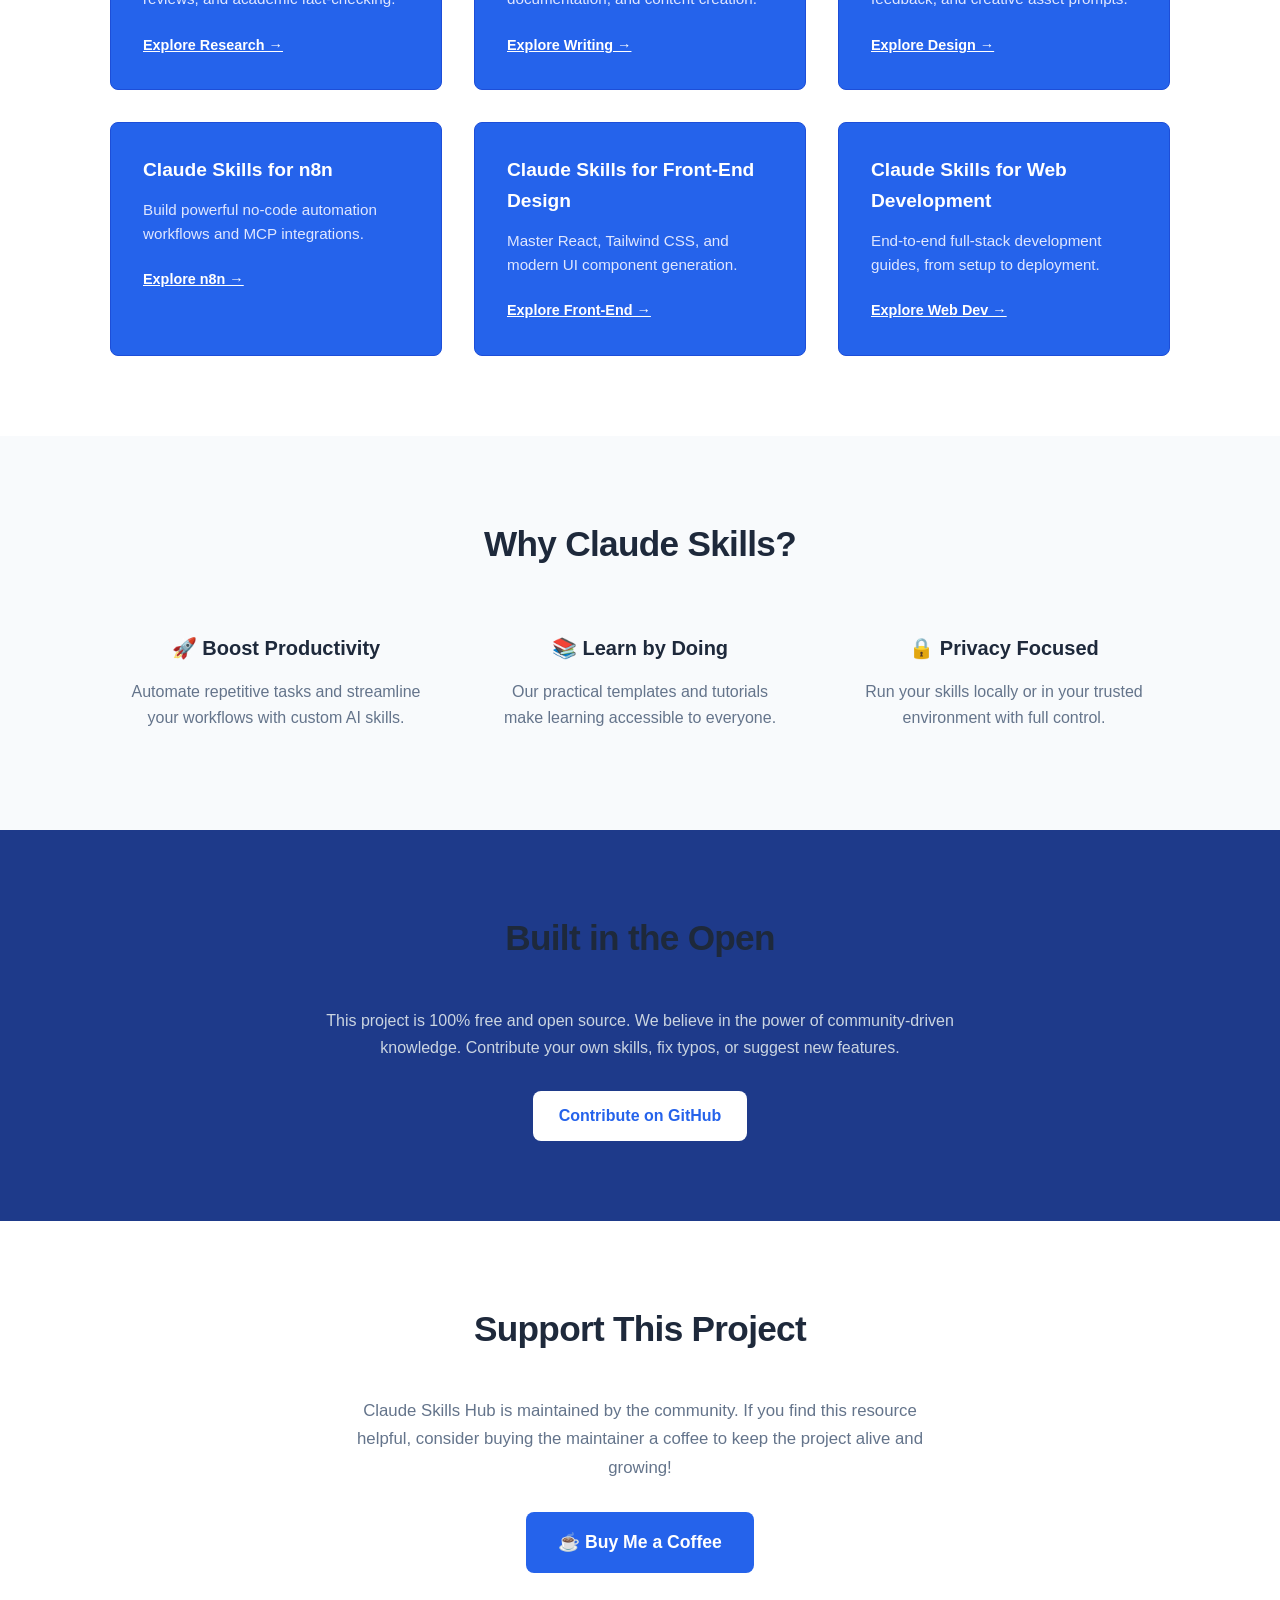
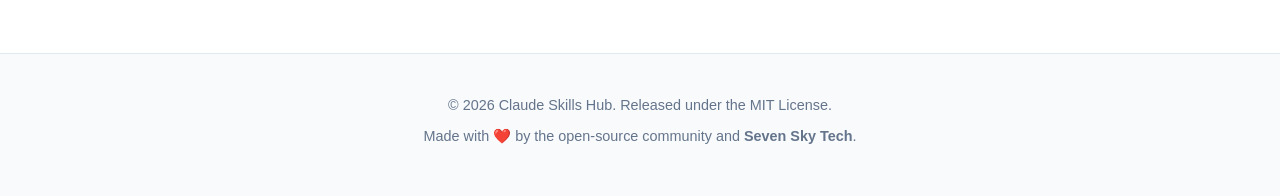
==== commit b1ec5915: "Update index.html" ====
--- a/index.html
+++ b/index.html
@@ -3,22 +3,14 @@
 <head>
     <meta charset="UTF-8">
     <meta name="viewport" content="width=device-width, initial-scale=1.0">
-    
-    <!-- SEO & Social Sharing Tags -->
-    <title>Claude Skills Hub - Free AI Skills & Templates</title>
-    <meta name="description" content="Claude Skills Hub is a free, open-source collection of Claude Skills examples, templates, guides, and tutorials to build better AI workflows.">
-    <meta name="keywords" content="Claude Skills, AI prompts, AI templates, AI guides, open source, Seven Sky Tech">
-    
-    <!-- Open Graph (Makes links look good when shared on Twitter, LinkedIn, etc.) -->
-    <meta property="og:title" content="Claude Skills Hub">
-    <meta property="og:description" content="Your free, open-source repository for Claude Skills examples, templates, guides, and tutorials.">
-    <meta property="og:type" content="website">
-    
+    <meta name="description" content="Claude Skills Hub - A free, open-source collection of Claude Agent Skills examples, SKILL.md templates, guides, and tutorials.">
+    <meta name="keywords" content="Claude Skills, SKILL.md, AI prompts, AI templates, open source, Seven Sky Tech">
+    <title>Claude Skills Hub - Free SKILL.md Templates & Guides</title>
     <link rel="stylesheet" href="style.css">
 </head>
 <body>
 
-    <!-- Accessibility: Skip to main content link for keyboard users -->
+    <!-- Accessibility: Skip to main content link -->
     <a href="#main-content" class="skip-link">Skip to main content</a>
 
     <!-- 1. Header & 2. Navigation -->
@@ -30,32 +22,61 @@
                     <li><a href="#hero">Home</a></li>
                     <li><a href="#categories">Categories</a></li>
                     <li><a href="#why">Why Claude Skills?</a></li>
-                    <li><a href="#opensource">Open Source</a></li>
+                    <li><a href="about.html">Open Source</a></li>
                     <li><a href="#support" class="nav-highlight">Support</a></li>
                 </ul>
             </nav>
         </div>
     </header>
 
-    <!-- Added id="main-content" for the skip link -->
     <main id="main-content">
         <!-- 3. Hero Section -->
         <section id="hero" class="hero-section">
             <div class="container">
                 <h1>Master Claude Skills</h1>
-                <p class="hero-text">Your free, open-source repository for Claude Skills examples, templates, guides, and tutorials. Build better AI workflows today.</p>
+                <p class="hero-text">Your free, open-source repository for Claude Agent Skills examples, SKILL.md templates, and tutorials. Build better AI workflows today.</p>
                 <div class="hero-buttons">
-                    <a href="#categories" class="btn btn-primary">Browse Resources</a>
-                    <a href="https://github.com/your-username/claude-skills-hub" target="_blank" rel="noopener noreferrer" class="btn btn-secondary">View on GitHub</a>
-                </div>
-            </div>
-        </section>
-
-                <!-- 4. Browse Categories -->
-        <section id="categories" class="section-padding bg-light">
+                    <a href="#categories" class="btn btn-primary">Browse Skills</a>
+                    <a href="https://github.com/sevenskytech1/claude-skills-hub" target="_blank" rel="noopener noreferrer" class="btn btn-secondary">View on GitHub</a>
+                </div>
+            </div>
+        </section>
+
+        <!-- NEW: How It Works (Quickstart) -->
+        <section class="section-padding bg-light">
+            <div class="container text-center">
+                <h2 class="section-title" style="font-size: 1.8rem; margin-bottom: 30px;">How Claude Skills Work</h2>
+                <div class="grid-3">
+                    <div class="card" style="border: none; background: transparent; box-shadow: none; padding: 20px;">
+                        <div style="font-size: 2.5rem; margin-bottom: 15px;">📁</div>
+                        <h3 style="color: var(--color-text); margin-bottom: 10px;">1. Copy SKILL.md</h3>
+                        <p>Pick a pre-built template from our collection.</p>
+                    </div>
+                    <div class="card" style="border: none; background: transparent; box-shadow: none; padding: 20px;">
+                        <div style="font-size: 2.5rem; margin-bottom: 15px;">⚙️</div>
+                        <h3 style="color: var(--color-text); margin-bottom: 10px;">2. Load into Claude</h3>
+                        <p>Place the folder in your workspace or Claude Code.</p>
+                    </div>
+                    <div class="card" style="border: none; background: transparent; box-shadow: none; padding: 20px;">
+                        <div style="font-size: 2.5rem; margin-bottom: 15px;">⚡</div>
+                        <h3 style="color: var(--color-text); margin-bottom: 10px;">3. Automate Workflows</h3>
+                        <p>Claude automatically loads context when triggered.</p>
+                    </div>
+                </div>
+            </div>
+        </section>
+
+        <!-- 4. Browse Categories (With Search & Sharpened Descriptions) -->
+        <section id="categories" class="section-padding">
             <div class="container">
                 <h2 class="section-title">Browse Categories</h2>
-                <div class="grid-3">
+                
+                <!-- Lightweight Search Bar -->
+                <div style="max-width: 500px; margin: 0 auto 40px auto;">
+                    <input type="text" id="skillSearch" placeholder="Search skills (e.g., React, n8n, testing)..." style="width: 100%; padding: 14px 20px; border: 1px solid #cbd5e1; border-radius: 8px; font-size: 1rem; font-family: inherit; outline: none; transition: border-color 0.2s;">
+                </div>
+
+                <div class="grid-3" id="categoryGrid">
                     <div class="card card-blue">
                         <h3>Claude Skills Marketplace</h3>
                         <p>Discover, share, and download community-driven AI skills and templates.</p>
@@ -63,49 +84,50 @@
                     </div>
                     <div class="card card-blue">
                         <h3>Claude Skills for Coding</h3>
-                        <p>Automate code generation, debugging, and refactoring workflows.</p>
+                        <p>Automate unit testing, debugging, and code refactoring workflows.</p>
                         <a href="claude-skills-for-coding.html" class="text-link">Explore Coding &rarr;</a>
                     </div>
                     <div class="card card-blue">
                         <h3>Claude Skills for Developers</h3>
-                        <p>Advanced workflows for software engineering and system architecture.</p>
+                        <p>Advanced DevOps, system architecture, and API integration workflows.</p>
                         <a href="claude-skills-for-developers.html" class="text-link">Explore Developers &rarr;</a>
                     </div>
                     <div class="card card-blue">
                         <h3>Claude Skills for Research</h3>
-                        <p>Streamline data analysis, literature reviews, and fact-checking.</p>
+                        <p>Streamline data analysis, literature reviews, and academic fact-checking.</p>
                         <a href="claude-skills-for-research.html" class="text-link">Explore Research &rarr;</a>
                     </div>
                     <div class="card card-blue">
                         <h3>Claude Skills for Writing</h3>
-                        <p>Enhance copywriting, editing, and content creation processes.</p>
+                        <p>Enhance copywriting, technical documentation, and content creation.</p>
                         <a href="claude-skills-for-writing.html" class="text-link">Explore Writing &rarr;</a>
                     </div>
                     <div class="card card-blue">
                         <h3>Claude Skills for Design</h3>
-                        <p>Generate design systems, UI/UX feedback, and creative assets.</p>
+                        <p>Generate design systems, UI/UX feedback, and creative asset prompts.</p>
                         <a href="claude-skills-for-design.html" class="text-link">Explore Design &rarr;</a>
                     </div>
                     <div class="card card-blue">
                         <h3>Claude Skills for n8n</h3>
-                        <p>Build powerful no-code automation workflows and integrations.</p>
+                        <p>Build powerful no-code automation workflows and MCP integrations.</p>
                         <a href="claude-skills-for-n8n.html" class="text-link">Explore n8n &rarr;</a>
                     </div>
                     <div class="card card-blue">
                         <h3>Claude Skills for Front-End Design</h3>
-                        <p>Master HTML, CSS, and modern UI component generation.</p>
+                        <p>Master React, Tailwind CSS, and modern UI component generation.</p>
                         <a href="claude-skills-for-front-end-design.html" class="text-link">Explore Front-End &rarr;</a>
                     </div>
                     <div class="card card-blue">
                         <h3>Claude Skills for Web Development</h3>
-                        <p>End-to-end web development guides, from setup to deployment.</p>
+                        <p>End-to-end full-stack development guides, from setup to deployment.</p>
                         <a href="claude-skills-for-web-development.html" class="text-link">Explore Web Dev &rarr;</a>
                     </div>
                 </div>
             </div>
         </section>
+
         <!-- 5. Why Claude Skills? -->
-        <section id="why" class="section-padding">
+        <section id="why" class="section-padding bg-light">
             <div class="container">
                 <h2 class="section-title">Why Claude Skills?</h2>
                 <div class="grid-3">
@@ -130,7 +152,7 @@
             <div class="container text-center">
                 <h2 class="section-title text-white">Built in the Open</h2>
                 <p class="text-white-muted">This project is 100% free and open source. We believe in the power of community-driven knowledge. Contribute your own skills, fix typos, or suggest new features.</p>
-                <a href="https://github.com/your-username/claude-skills-hub" target="_blank" rel="noopener noreferrer" class="btn btn-white">Contribute on GitHub</a>
+                <a href="https://github.com/sevenskytech1/claude-skills-hub" target="_blank" rel="noopener noreferrer" class="btn btn-white">Contribute on GitHub</a>
             </div>
         </section>
 
@@ -152,5 +174,33 @@
         </div>
     </footer>
 
+    <!-- Simple, lightweight search filter (No frameworks needed!) -->
+    <script>
+        document.getElementById('skillSearch').addEventListener('keyup', function() {
+            let filter = this.value.toLowerCase();
+            let cards = document.querySelectorAll('.card-blue');
+            
+            cards.forEach(function(card) {
+                let text = card.textContent.toLowerCase();
+                if (text.includes(filter)) {
+                    card.style.display = ""; // Show matching cards
+                } else {
+                    card.style.display = "none"; // Hide non-matching cards
+                }
+            });
+        });
+
+        // Add focus styling to search bar via JS to keep CSS clean
+        let searchInput = document.getElementById('skillSearch');
+        searchInput.addEventListener('focus', function() {
+            this.style.borderColor = 'var(--color-primary)';
+            this.style.boxShadow = '0 0 0 3px rgba(37, 99, 235, 0.1)';
+        });
+        searchInput.addEventListener('blur', function() {
+            this.style.borderColor = '#cbd5e1';
+            this.style.boxShadow = 'none';
+        });
+    </script>
+
 </body>
 </html>
--- a/style.css
+++ b/style.css
@@ -221,7 +221,7 @@
     padding: 32px; /* Increased padding for breathing room */
     border-radius: var(--border-radius);
     border: 1px solid #e2e8f0;
-    transition: box-shadow 0.2s ease, transform 0.2s ease;
+    transition: box-shadow 0.2s ease, transform 0.2s ease, background-color 0.2s ease;
 }
 
 .card:hover {
@@ -252,6 +252,42 @@
 .text-link:hover {
     text-decoration: underline;
 }
+
+/* --- NEW: Blue Category Cards --- */
+.card-blue {
+    background-color: var(--color-primary); /* Solid blue background */
+    border: 1px solid var(--color-primary-dark);
+    color: var(--color-white);
+}
+
+.card-blue:hover {
+    background-color: var(--color-primary-dark); /* Darker blue on hover */
+    border-color: #1e40af;
+}
+
+.card-blue h3 {
+    color: var(--color-white);
+    margin-bottom: 12px;
+    font-size: 1.2rem;
+}
+
+.card-blue p {
+    color: #e0e7ff; /* Light blue-white for easy reading on blue background */
+    margin-bottom: 20px;
+    font-size: 0.95rem;
+    line-height: 1.6;
+}
+
+.card-blue .text-link {
+    color: var(--color-white);
+    text-decoration: underline;
+    font-weight: 600;
+}
+
+.card-blue .text-link:hover {
+    color: #bfdbfe; /* Lighter blue on hover */
+}
+/* ------------------------------- */
 
 .feature {
     text-align: center;
